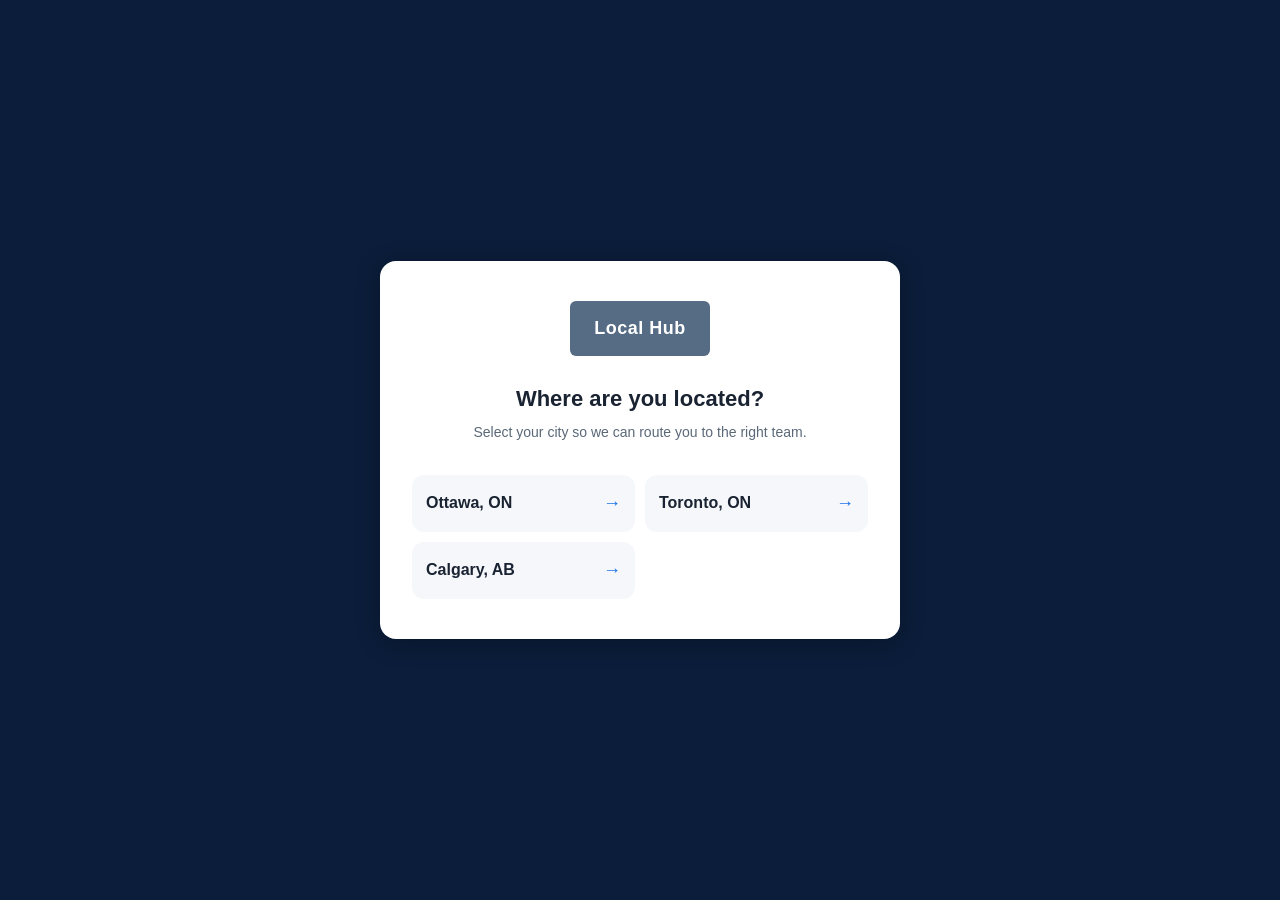
==== index.html @ 9de30b3b "Make customer rating flow responsive" ====
<!DOCTYPE html>
<html lang="en">
<head>
  <meta charset="UTF-8">
  <meta name="viewport" content="width=device-width, initial-scale=1.0">
  <title>Share your feedback</title>
  <meta name="robots" content="noindex">

  <!-- Meta Pixel Code -->
  <script>
  !function(f,b,e,v,n,t,s)
  {if(f.fbq)return;n=f.fbq=function(){n.callMethod?
  n.callMethod.apply(n,arguments):n.queue.push(arguments)};
  if(!f._fbq)f._fbq=n;n.push=n;n.loaded=!0;n.version='2.0';
  n.queue=[];t=b.createElement(e);t.async=!0;
  t.src=v;s=b.getElementsByTagName(e)[0];
  s.parentNode.insertBefore(t,s)}(window, document,'script',
  'https://connect.facebook.net/en_US/fbevents.js');
  fbq('init', '26923651513991737');
  fbq('track', 'PageView');
  </script>
  <noscript><img height="1" width="1" style="display:none"
  src="https://www.facebook.com/tr?id=26923651513991737&ev=PageView&noscript=1"
  /></noscript>
  <!-- End Meta Pixel Code -->
  <style>
    *,*::before,*::after{box-sizing:border-box;margin:0;padding:0}
    html{width:100%;overflow-x:hidden}
    body{font-family:-apple-system,BlinkMacSystemFont,"Segoe UI",sans-serif;background:#0b1d3a;color:#1a2332;line-height:1.5;min-height:100vh;width:100%;display:flex;align-items:center;justify-content:center;padding:20px;overflow-x:hidden}
    .card{max-width:520px;width:100%;min-width:0;background:#fff;border-radius:16px;padding:40px 32px;box-shadow:0 4px 24px rgba(0,0,0,.25)}
    .brand-logo{display:flex;align-items:center;justify-content:center;background:#566c84;color:#fff;font-weight:700;font-size:18px;padding:14px 24px;border-radius:6px;margin:0 auto 28px;max-width:fit-content;letter-spacing:.5px}
    h1{font-size:22px;text-align:center;margin-bottom:8px;line-height:1.35;font-weight:700}
    body.customer-review-mode h1{overflow-wrap:anywhere}
    p.sub{color:#5a6878;text-align:center;font-size:14px;margin-bottom:32px}
    .rating-grid{display:grid;grid-template-columns:repeat(4,1fr);gap:12px;margin-bottom:8px}
    .rating-btn{background:#f5f7fa;border:0;border-radius:12px;padding:24px 8px;cursor:pointer;display:flex;flex-direction:column;align-items:center;gap:10px;transition:all .15s;font-family:inherit}
    .rating-btn:hover{background:#e8ecf2;transform:translateY(-2px)}
    .rating-emoji{font-size:48px;line-height:1}
    .rating-label{font-size:13px;font-weight:700;color:#1a2332}
    body.customer-review-mode .card{padding-top:36px}
    body.customer-review-mode .rating-grid{grid-template-columns:1fr;gap:18px;max-width:250px;margin:8px auto 0}
    body.customer-review-mode .rating-btn{background:transparent;border-radius:10px;padding:0 0 8px;gap:8px}
    body.customer-review-mode .rating-btn:hover{background:transparent;transform:none}
    body.customer-review-mode .rating-emoji{display:flex;align-items:center;justify-content:center;width:152px;height:152px;background:#f5f7fa;border-radius:10px;font-size:82px;box-shadow:0 1px 2px rgba(0,0,0,.02)}
    body.customer-review-mode .rating-label{font-size:18px}
    @media (min-width:720px){
      body.customer-review-mode .card{max-width:760px;padding:40px 36px}
      body.customer-review-mode .rating-grid{grid-template-columns:repeat(4,minmax(0,1fr));gap:14px;max-width:none;margin:10px 0 0}
      body.customer-review-mode .rating-emoji{width:100%;height:auto;aspect-ratio:1;max-width:136px;font-size:72px}
      body.customer-review-mode .rating-label{font-size:15px}
      body.customer-review-mode .customer-followup{max-width:540px;margin-left:auto;margin-right:auto}
    }
    .step{margin-bottom:22px}
    .label{font-weight:600;font-size:12px;color:#1a73e8;text-transform:uppercase;letter-spacing:.5px;margin-bottom:8px}
    .btn-link{display:block;background:#1a73e8;color:#fff;text-decoration:none;text-align:center;padding:14px 16px;border-radius:8px;font-weight:600;transition:background .15s}
    .btn-link:hover{background:#1557b0}
    label{display:block;font-size:13px;font-weight:600;margin-bottom:6px;color:#1a2332}
    input[type=text],input[type=email],input[type=tel],input[type=file],textarea{width:100%;padding:12px;border:1px solid #d0d7de;border-radius:8px;font-size:16px;margin-bottom:16px;transition:border .15s;font-family:inherit}
    input[type=file]{background:#f8fafc;font-size:14px}
    textarea{min-height:90px;resize:vertical}
    input:focus,textarea:focus{outline:none;border-color:#1a73e8}
    button.submit{width:100%;background:#34a853;color:#fff;border:0;padding:14px;border-radius:8px;font-size:16px;font-weight:600;cursor:pointer;transition:background .15s;font-family:inherit}
    button.submit:hover{background:#2c8e44}
    button.submit:disabled{background:#9aa5b1;cursor:not-allowed}
    button.submit.negative{background:#1a73e8}
    button.submit.negative:hover{background:#1557b0}
    .success{text-align:center;padding:18px 0}
    .success-icon{font-size:48px;margin-bottom:12px;color:#34a853}
    .error{color:#d93025;font-size:13px;margin-top:-8px;margin-bottom:12px;display:none}
    .error.show{display:block}
    .view{display:none}
    .view.active{display:block}
    .back{display:inline-block;color:#5a6878;font-size:13px;margin-bottom:16px;cursor:pointer;text-decoration:none}
    .back:hover{color:#1a73e8}
    .customer-top{display:flex;align-items:center;justify-content:space-between;gap:12px;margin-bottom:16px}
    .customer-top .back{margin-bottom:0}
    .skip-link{color:#1a73e8;font-size:13px;font-weight:600;text-decoration:none}
    .skip-link:hover{color:#1557b0}
    .rating-top{display:flex;justify-content:flex-end;margin:-10px 0 8px}
    .city-grid{display:grid;grid-template-columns:1fr;gap:10px;margin-top:8px}
    @media (min-width:480px){.city-grid{grid-template-columns:1fr 1fr}}
    .city-btn{background:#f5f7fa;border:0;border-radius:12px;padding:18px 14px;cursor:pointer;font-family:inherit;font-size:16px;font-weight:600;color:#1a2332;text-align:left;transition:all .15s;display:flex;align-items:center;justify-content:space-between}
    .city-btn:hover{background:#e8ecf2;transform:translateY(-1px)}
    .city-arrow{color:#1a73e8;font-size:18px}
    .helper{color:#5a6878;font-size:12px;margin:-8px 0 14px}
    .confirm-note{background:#eef6ff;border:1px solid #cfe3ff;color:#244563;border-radius:8px;padding:12px;font-size:13px;margin-bottom:16px}
    .chip-grid{display:grid;grid-template-columns:1fr;gap:10px;margin:8px 0 18px}
    @media (min-width:480px){.chip-grid{grid-template-columns:1fr 1fr}}
    .chip{background:#f5f7fa;border:1px solid transparent;border-radius:10px;padding:12px 14px;cursor:pointer;font-family:inherit;font-size:14px;font-weight:600;color:#1a2332;text-align:left;transition:all .15s;min-width:0;white-space:normal;overflow-wrap:anywhere}
    .chip:hover{background:#e8ecf2}
    .chip.selected{background:#eef6ff;border-color:#1a73e8;color:#1557b0}
    .customer-followup{display:none;margin-top:28px}
    .customer-followup.visible{display:block}
    .customer-step{display:none;margin-top:28px}
    .customer-step.visible{display:block}
    .customer-divider{height:1px;background:#e5e9ef;margin:28px 0}
    .follow-title{font-size:16px;font-weight:700;text-align:left;margin-bottom:14px;line-height:1.35}
    .follow-title.center{text-align:center}
    .edit-hint{font-size:14px;color:#1a2332;margin:-4px 0 10px;text-align:left}
    .like-grid{display:grid;grid-template-columns:1fr;gap:10px;margin:0 0 18px}
    .like-option{background:#fff;border:1px solid #247899;border-radius:8px;color:#3a84b8;text-align:center;padding:12px 14px;font-size:15px;font-weight:500}
    .like-option:hover{background:#f7fbff}
    .like-option.selected{background:#468fed;border-color:#e2b248;color:#fff;box-shadow:0 0 0 1px #e2b248 inset}
    .suggestion-box{background:#f8fafc;border:1px solid #d0d7de;border-radius:10px;padding:14px;margin:8px 0 14px}
    .suggestion-box textarea{border:0;background:transparent;padding:0;margin:0;min-height:130px;resize:none;color:#1a2332}
    .suggestion-box textarea:focus{border:0}
    .customer-review-box{background:#fff;border-color:#73bd87;border-radius:8px;padding:16px}
    .customer-review-box textarea{min-height:190px;font-size:14px;line-height:1.35}
    button.copy-btn{width:100%;background:#1a2332;color:#fff;border:0;padding:14px;border-radius:8px;font-size:16px;font-weight:600;cursor:pointer;transition:background .15s;font-family:inherit}
    body.customer-review-mode button.copy-btn{background:#4d8cf0}
    body.customer-review-mode button.copy-btn:hover{background:#3779de}
    button.copy-btn:hover{background:#303c4f}
    @media (max-width:480px){
      body{padding:12px;align-items:flex-start}
      .card{padding:28px 20px;border-radius:12px}
      h1{font-size:21px}
      p.sub{margin-bottom:24px}
      .rating-grid{grid-template-columns:1fr 1fr}
      body.customer-review-mode .rating-grid{grid-template-columns:1fr}
      body.customer-review-mode .rating-emoji{width:132px;height:132px;font-size:72px}
      .brand-logo{margin-bottom:22px}
    }
  </style>
</head>
<body>
  <div class="card">

    <!-- View 0: City picker (shown when no ?city= in URL) -->
    <div id="view-city" class="view">
      <div class="brand-logo">Local Hub</div>
      <h1 id="city-title">Where are you located?</h1>
      <p class="sub" id="city-sub">Select your city so we can route you to the right team.</p>
      <div class="city-grid" id="city-grid"></div>
    </div>

    <!-- View 1: Rating gate -->
    <div id="view-rating" class="view">
      <div class="rating-top" id="customer-rating-top">
        <a href="#" id="skip-helper-link" class="skip-link" target="_blank" rel="noopener">Skip</a>
      </div>
      <div class="brand-logo" id="brand-logo">Local Hub</div>
      <h1 id="rating-question">Leave us friendly feedback on google maps, click below on one of the options to take you there!</h1>
      <p class="sub">Your opinion matters to us. Thank you for your feedback!</p>
      <div class="rating-grid">
        <button class="rating-btn" data-rating="excellent" aria-label="Excellent">
          <span class="rating-emoji">😀</span>
          <span class="rating-label">Excellent</span>
        </button>
        <button class="rating-btn" data-rating="good" aria-label="Good">
          <span class="rating-emoji">🙂</span>
          <span class="rating-label">Good</span>
        </button>
        <button class="rating-btn" data-rating="ok" aria-label="OK">
          <span class="rating-emoji">😐</span>
          <span class="rating-label">OK</span>
        </button>
        <button class="rating-btn" data-rating="bad" aria-label="Bad">
          <span class="rating-emoji">🙁</span>
          <span class="rating-label">Bad</span>
        </button>
      </div>
      <div id="customer-followup" class="customer-followup">
        <div class="customer-divider"></div>
        <div class="step customer-step" id="customer-step-standout">
          <h2 class="follow-title center">What did you like the most?</h2>
          <div class="like-grid" id="standout-chips"></div>
        </div>

        <div class="step customer-step" id="customer-step-review">
          <div class="customer-divider"></div>
          <h3 class="follow-title">Would you be willing to leave a review on Google?</h3>
          <p class="edit-hint">Tap it to make edits if you'd like.</p>
          <div class="suggestion-box customer-review-box">
            <textarea id="suggested-review"></textarea>
          </div>
          <button type="button" class="copy-btn" id="copy-open-review">Click to copy and go to Google</button>
        </div>
      </div>
    </div>

    <!-- View 2a: Positive (Excellent/Good) -->
    <div id="view-positive" class="view">
      <a class="back" data-back>← Back</a>
      <h1 id="positive-title">Thanks!</h1>
      <p class="sub">Two quick steps. Takes about a minute.</p>

      <div class="step">
        <div class="label">Step 1: leave the review</div>
        <a href="#" id="review-link" class="btn-link" target="_blank" rel="noopener">Open Google Reviews</a>
      </div>

      <div class="step">
        <div class="label" id="positive-step2-label">Step 2: leave your contact</div>
        <form id="form-positive" novalidate>
          <label for="p-name">Your name</label>
          <input type="text" id="p-name" name="name" autocomplete="name" required>

          <label for="p-contact">Email or phone</label>
          <input type="text" id="p-contact" name="contact" autocomplete="email" placeholder="you@example.com or +1..." required>
          <div class="error" id="p-error">Please enter a valid email or phone</div>

          <label for="p-screenshot">Review screenshot</label>
          <input type="file" id="p-screenshot" name="screenshot" accept="image/*" required>
          <p class="helper">Upload a screenshot after submitting the Google review.</p>
          <div class="error" id="p-screenshot-error">Please upload a review screenshot</div>

          <div class="confirm-note">Our team confirms submissions before sending the thank-you gift.</div>

          <button type="submit" class="submit" id="p-submit">I left the review</button>
        </form>
      </div>
    </div>

    <!-- View 2b: Negative (OK/Bad) -->
    <div id="view-negative" class="view">
      <a class="back" data-back>← Back</a>
      <h1>We're sorry. Help us do better</h1>
      <p class="sub">Tell us what went wrong. The owner reads every message.</p>

      <form id="form-negative" novalidate>
        <label for="n-name">Your name</label>
        <input type="text" id="n-name" name="name" autocomplete="name" required>

        <label for="n-contact">Email or phone</label>
        <input type="text" id="n-contact" name="contact" autocomplete="email" placeholder="you@example.com or +1..." required>
        <div class="error" id="n-error">Please enter a valid email or phone</div>

        <label for="n-comment">What went wrong</label>
        <textarea id="n-comment" name="comment" required></textarea>

        <button type="submit" class="submit negative" id="n-submit">Send feedback</button>
      </form>
    </div>

    <!-- View 3: Success -->
    <div id="view-success" class="view">
      <div class="success">
        <div class="success-icon">✓</div>
        <h1 id="success-title">Card on the way</h1>
        <p class="sub" id="success-msg"></p>
      </div>
    </div>

  </div>

  <script>
    // Per-city brand + Google review URL. Display label is the city name.
    // Add cities here as Dan delivers brand + GBP URL for each.
    const CITY_CONFIG = {
      'ottawa':  { label: 'Ottawa, ON',   brand: 'Maximum Restore Solutions',       reviewUrl: 'https://maps.app.goo.gl/w83Pz6X9325vQkxc7' },
      'toronto': { label: 'Toronto, ON',  brand: 'Downtown Emergency John Plumber', reviewUrl: 'https://maps.app.goo.gl/CzVN6vMH4VQXycTj8' },
      'calgary': { label: 'Calgary, AB',  brand: 'IDEAL Response',                  reviewUrl: 'https://share.google/xWKPY1jCNPxQllJPC' }
    };

    const params = new URLSearchParams(location.search);
    const cityParam = (params.get('city') || '').toLowerCase();
    const modeParam = (params.get('mode') || '').toLowerCase();
    const pathMode = location.pathname.replace(/\/+$/, '').split('/').pop();
    const isCustomerMode = ['customer', 'customers', 'existing', 'review'].includes(modeParam) || pathMode === 'review';
    let selectedCity = cityParam;
    let cfg = CITY_CONFIG[cityParam] || null;

    const SUBMIT_URL = 'https://n8n.fifthstar.io/webhook/erg-giftogram-submit';

    const views = {
      city:     document.getElementById('view-city'),
      rating:   document.getElementById('view-rating'),
      positive: document.getElementById('view-positive'),
      negative: document.getElementById('view-negative'),
      success:  document.getElementById('view-success')
    };
    function show(name){
      Object.values(views).forEach(v => v.classList.remove('active'));
      views[name].classList.add('active');
      window.scrollTo(0,0);
    }

    function applyCity(slug){
      selectedCity = slug;
      cfg = CITY_CONFIG[slug];
      // Brand shown to user is always "Local Hub", not the per-city brand.
      // Per-city brand is used in backend notifications only (and as the Google review target via reviewUrl).
      document.getElementById('review-link').href = cfg.reviewUrl;
      document.getElementById('skip-helper-link').href = cfg.reviewUrl;
      // Reflect choice in URL without reloading, so refresh keeps the city
      const url = new URL(location.href);
      url.searchParams.set('city', slug);
      if (isCustomerMode) url.searchParams.set('mode', 'customer');
      history.replaceState(null, '', url.toString());
    }

    // Build city picker grid
    const grid = document.getElementById('city-grid');
    Object.entries(CITY_CONFIG).forEach(([slug, info]) => {
      const btn = document.createElement('button');
      btn.className = 'city-btn';
      btn.type = 'button';
      btn.innerHTML = `<span>${info.label}</span><span class="city-arrow">→</span>`;
      btn.addEventListener('click', () => {
        applyCity(slug);
        show('rating');
      });
      grid.appendChild(btn);
    });

    if (isCustomerMode) {
      document.body.classList.add('customer-review-mode');
      document.getElementById('city-title').textContent = 'Choose your location';
      document.getElementById('city-sub').textContent = 'Select the Google profile for your review.';
      document.getElementById('rating-question').textContent = 'How was your experience with Local Hub?';
      document.querySelector('#view-rating .sub').textContent = 'Your opinion matters to us, thanks!';
    } else {
      document.getElementById('customer-rating-top').style.display = 'none';
    }

    if (cfg) {
      // City came from URL param: skip picker, go straight to rating
      applyCity(cityParam);
      show('rating');
    } else {
      // No valid city: show picker
      show('city');
    }

    let selectedRating = null;

    function applyPositiveCopy(rating){
      const title = document.getElementById('positive-title');
      const step2Label = document.getElementById('positive-step2-label');
      const submitBtn = document.getElementById('p-submit');
      if (rating === 'excellent') {
        title.textContent = 'Thanks! Get $5 for an honest Google review';
        step2Label.textContent = 'Step 2: upload screenshot';
        submitBtn.textContent = 'Submit for gift-card approval';
      } else {
        title.textContent = 'Thanks! Help us with a quick Google review';
        step2Label.textContent = 'Step 2: upload screenshot';
        submitBtn.textContent = 'Submit review confirmation';
      }
    }

    document.querySelectorAll('.rating-btn').forEach(btn => {
      btn.addEventListener('click', () => {
        selectedRating = btn.dataset.rating;
        if (selectedRating === 'excellent' || selectedRating === 'good') {
          if (isCustomerMode) {
            resetCustomerHelper();
            showCustomerFollowup();
          } else {
            applyPositiveCopy(selectedRating);
            show('positive');
          }
        } else {
          show('negative');
        }
      });
    });

    document.querySelectorAll('[data-back]').forEach(el => {
      el.addEventListener('click', () => { selectedRating = null; show('rating'); });
    });

    const customerState = {
      standout: ''
    };

    const STANDOUT_OPTIONS = [
      'fast response',
      'professional',
      'clear communication',
      'careful cleanup',
      'friendly',
      'Everything'
    ];

    const STANDOUT_COPY = {
      'fast response': {
        sentence: 'The team responded quickly and made it easy to get help when I needed it.',
        top: 'fast response'
      },
      'professional': {
        sentence: 'Everyone I dealt with was professional, respectful, and clear.',
        top: 'professional service'
      },
      'clear communication': {
        sentence: 'They explained the process clearly and kept communication simple.',
        top: 'clear communication'
      },
      'careful cleanup': {
        sentence: 'The cleanup was handled carefully and the team paid attention to the details.',
        top: 'careful cleanup'
      },
      'friendly': {
        sentence: 'The team was friendly, helpful, and easy to work with.',
        top: 'friendly team'
      },
      'Everything': {
        sentence: 'The response, communication, and overall service were all excellent.',
        top: 'great overall service'
      }
    };

    function buildChips(containerId, options, selected, onClick){
      const container = document.getElementById(containerId);
      options.forEach(option => {
        const btn = document.createElement('button');
        btn.type = 'button';
        btn.className = selected(option) ? 'chip like-option selected' : 'chip like-option';
        btn.textContent = option;
        btn.dataset.label = option;
        btn.addEventListener('click', () => onClick(option, btn));
        container.appendChild(btn);
      });
    }

    function updateSuggestedReview(){
      const textarea = document.getElementById('suggested-review');
      if (!textarea) return;
      const standout = STANDOUT_COPY[customerState.standout] || STANDOUT_COPY.Everything;
      textarea.value = `I had a great experience with the team. ${standout.sentence} Top 3 things I appreciated: 1) ${standout.top} 2) helpful support 3) a smooth process. I would recommend them to anyone who needs help.`;
    }

    function updateCustomerSteps(){
      const hasStandout = Boolean(customerState.standout);
      document.getElementById('customer-step-standout').classList.toggle('visible', true);
      document.getElementById('customer-step-review').classList.toggle('visible', hasStandout);
      if (hasStandout) updateSuggestedReview();
    }

    function showCustomerFollowup(){
      const followup = document.getElementById('customer-followup');
      followup.classList.add('visible');
      updateCustomerSteps();
      setTimeout(() => {
        document.getElementById('customer-step-standout').scrollIntoView({ behavior: 'smooth', block: 'start' });
      }, 0);
    }

    function resetCustomerHelper(){
      customerState.standout = '';
      document.getElementById('customer-followup').classList.remove('visible');
      document.querySelectorAll('#standout-chips .chip').forEach(chip => {
        chip.classList.remove('selected');
        chip.textContent = chip.dataset.label || chip.textContent.replace(/^👍\s*/, '');
      });
      document.getElementById('suggested-review').value = '';
      updateCustomerSteps();
    }

    buildChips('standout-chips', STANDOUT_OPTIONS, option => option === customerState.standout, (option, btn) => {
      customerState.standout = option;
      document.querySelectorAll('#standout-chips .chip').forEach(chip => {
        chip.classList.remove('selected');
        chip.textContent = chip.dataset.label || chip.textContent.replace(/^👍\s*/, '');
      });
      const label = btn.dataset.label || btn.textContent;
      btn.dataset.label = label;
      btn.textContent = `👍 ${label}`;
      btn.classList.add('selected');
      updateCustomerSteps();
      setTimeout(() => {
        document.getElementById('customer-step-review').scrollIntoView({ behavior: 'smooth', block: 'start' });
      }, 0);
    });

    updateCustomerSteps();

    document.getElementById('copy-open-review').addEventListener('click', async () => {
      const textarea = document.getElementById('suggested-review');
      const btn = document.getElementById('copy-open-review');
      const original = btn.textContent;
      const reviewUrl = cfg && cfg.reviewUrl ? cfg.reviewUrl : '#';
      try {
        await navigator.clipboard.writeText(textarea.value);
      } catch (e) {
        textarea.focus();
        textarea.select();
        document.execCommand('copy');
      }
      btn.textContent = 'Copied';
      setTimeout(() => { btn.textContent = original; }, 1800);
      if (reviewUrl && reviewUrl !== '#') window.location.href = reviewUrl;
    });

    function validContact(v){
      return /^[^\s@]+@[^\s@]+\.[^\s@]+$/.test(v) || /^\+?[\d\s\-().]{7,}$/.test(v);
    }

    function compressScreenshot(file){
      return new Promise((resolve, reject) => {
        if (!file || !file.type || !file.type.startsWith('image/')) {
          reject(new Error('invalid image'));
          return;
        }
        const reader = new FileReader();
        reader.onerror = () => reject(new Error('file read failed'));
        reader.onload = () => {
          const img = new Image();
          img.onerror = () => reject(new Error('image load failed'));
          img.onload = () => {
            const maxSide = 1200;
            const scale = Math.min(1, maxSide / Math.max(img.width, img.height));
            const canvas = document.createElement('canvas');
            canvas.width = Math.max(1, Math.round(img.width * scale));
            canvas.height = Math.max(1, Math.round(img.height * scale));
            const ctx = canvas.getContext('2d');
            ctx.drawImage(img, 0, 0, canvas.width, canvas.height);
            const dataUrl = canvas.toDataURL('image/jpeg', 0.72);
            resolve({
              name: file.name,
              originalType: file.type,
              type: 'image/jpeg',
              size: file.size,
              width: canvas.width,
              height: canvas.height,
              dataUrl
            });
          };
          img.src = reader.result;
        };
        reader.readAsDataURL(file);
      });
    }

    async function postSubmit(payload){
      const res = await fetch(SUBMIT_URL, {
        method: 'POST',
        headers: {'Content-Type': 'application/json'},
        body: JSON.stringify(payload)
      });
      if (!res.ok) throw new Error('http ' + res.status);
    }

    document.getElementById('form-positive').addEventListener('submit', async (e) => {
      e.preventDefault();
      const err = document.getElementById('p-error');
      const screenshotErr = document.getElementById('p-screenshot-error');
      err.classList.remove('show');
      screenshotErr.classList.remove('show');
      const name = document.getElementById('p-name').value.trim();
      const contact = document.getElementById('p-contact').value.trim();
      const screenshotFile = document.getElementById('p-screenshot').files[0];
      if (!validContact(contact)) { err.classList.add('show'); return; }
      if (!screenshotFile) { screenshotErr.classList.add('show'); return; }
      const btn = document.getElementById('p-submit');
      const original = btn.textContent;
      btn.disabled = true;
      btn.textContent = 'Uploading...';
      try {
        const screenshot = await compressScreenshot(screenshotFile);
        await postSubmit({
          rating: selectedRating, name, contact, comment: null,
          city: selectedCity, brand: cfg.brand,
          screenshot_uploaded: true,
          screenshot,
          ts: new Date().toISOString(), ua: navigator.userAgent
        });
        if (window.fbq) fbq('track', 'Lead');
        if (selectedRating === 'excellent') {
          document.getElementById('success-title').textContent = 'Submission received';
          document.getElementById('success-msg').textContent = `Our team will confirm the screenshot and send the gift card to ${contact}.`;
        } else {
          document.getElementById('success-title').textContent = 'Thanks for the review';
          document.getElementById('success-msg').textContent = 'We appreciate it.';
        }
        show('success');
      } catch (e) {
        btn.disabled = false;
        btn.textContent = original;
        alert('Could not send right now. Please try again in a moment.');
      }
    });

    document.getElementById('form-negative').addEventListener('submit', async (e) => {
      e.preventDefault();
      const err = document.getElementById('n-error');
      err.classList.remove('show');
      const name = document.getElementById('n-name').value.trim();
      const contact = document.getElementById('n-contact').value.trim();
      const comment = document.getElementById('n-comment').value.trim();
      if (!validContact(contact)) { err.classList.add('show'); return; }
      const btn = document.getElementById('n-submit');
      const original = btn.textContent;
      btn.disabled = true;
      btn.textContent = 'Sending...';
      try {
        await postSubmit({
          rating: selectedRating, name, contact, comment,
          city: selectedCity, brand: cfg.brand,
          ts: new Date().toISOString(), ua: navigator.userAgent
        });
        document.getElementById('success-title').textContent = 'Thanks for the feedback';
        document.getElementById('success-msg').textContent = 'The owner will be in touch shortly.';
        show('success');
      } catch (e) {
        btn.disabled = false;
        btn.textContent = original;
        alert('Could not send right now. Please try again in a moment.');
      }
    });
  </script>
</body>
</html>
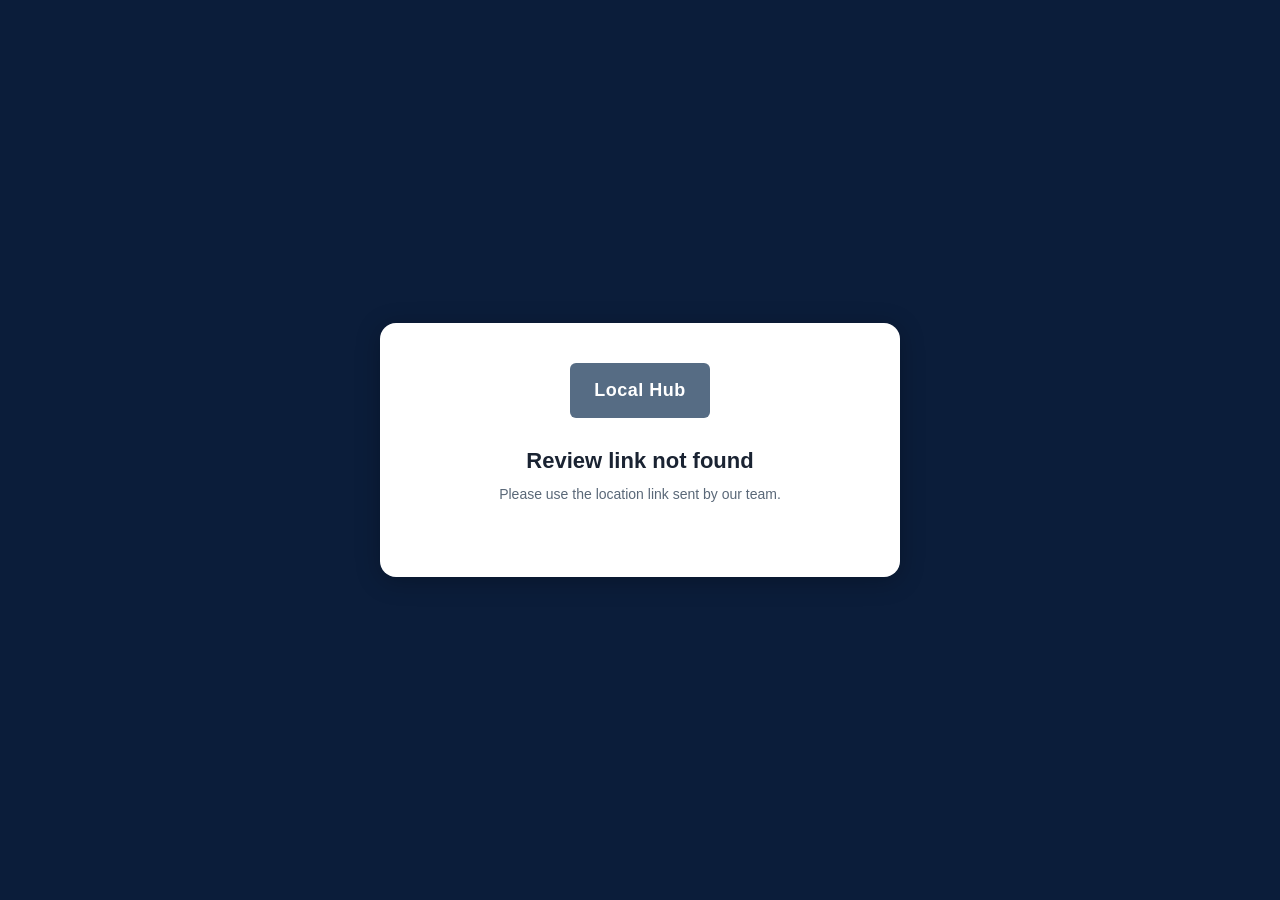
==== commit a5ba632c: "Add masked profile review links" ====
--- a/index.html
+++ b/index.html
@@ -89,26 +89,33 @@
     .chip{background:#f5f7fa;border:1px solid transparent;border-radius:10px;padding:12px 14px;cursor:pointer;font-family:inherit;font-size:14px;font-weight:600;color:#1a2332;text-align:left;transition:all .15s;min-width:0;white-space:normal;overflow-wrap:anywhere}
     .chip:hover{background:#e8ecf2}
     .chip.selected{background:#eef6ff;border-color:#1a73e8;color:#1557b0}
-    .customer-followup{display:none;margin-top:28px}
+    .customer-followup{display:none;margin-top:20px}
     .customer-followup.visible{display:block}
-    .customer-step{display:none;margin-top:28px}
+    .customer-step{display:none;margin-top:20px}
     .customer-step.visible{display:block}
-    .customer-divider{height:1px;background:#e5e9ef;margin:28px 0}
-    .follow-title{font-size:16px;font-weight:700;text-align:left;margin-bottom:14px;line-height:1.35}
+    .customer-divider{height:1px;background:#e5e9ef;margin:22px 0}
+    .follow-title{font-size:15px;font-weight:700;text-align:left;margin-bottom:12px;line-height:1.35}
     .follow-title.center{text-align:center}
-    .edit-hint{font-size:14px;color:#1a2332;margin:-4px 0 10px;text-align:left}
+    .edit-hint{font-size:13px;color:#1a2332;margin:-4px 0 8px;text-align:left}
     .like-grid{display:grid;grid-template-columns:1fr;gap:10px;margin:0 0 18px}
-    .like-option{background:#fff;border:1px solid #247899;border-radius:8px;color:#3a84b8;text-align:center;padding:12px 14px;font-size:15px;font-weight:500}
+    .like-option{background:#fff;border:1px solid #247899;border-radius:8px;color:#3a84b8;text-align:center;padding:11px 14px;font-size:14px;font-weight:500}
     .like-option:hover{background:#f7fbff}
-    .like-option.selected{background:#468fed;border-color:#e2b248;color:#fff;box-shadow:0 0 0 1px #e2b248 inset}
+    .like-option.selected{background:#4285f4;border-color:#e2b248;color:#fff;box-shadow:0 0 0 1px #e2b248 inset}
+    @media (min-width:720px){
+      body.customer-review-mode .customer-followup{max-width:680px}
+      body.customer-review-mode .like-grid{grid-template-columns:repeat(5,minmax(0,1fr));gap:8px}
+      body.customer-review-mode .like-option{padding:10px 8px;font-size:13px}
+      body.customer-review-mode .like-option:last-child{grid-column:1 / -1}
+    }
     .suggestion-box{background:#f8fafc;border:1px solid #d0d7de;border-radius:10px;padding:14px;margin:8px 0 14px}
     .suggestion-box textarea{border:0;background:transparent;padding:0;margin:0;min-height:130px;resize:none;color:#1a2332}
     .suggestion-box textarea:focus{border:0}
-    .customer-review-box{background:#fff;border-color:#73bd87;border-radius:8px;padding:16px}
-    .customer-review-box textarea{min-height:190px;font-size:14px;line-height:1.35}
+    .customer-review-box{background:#fff;border-color:#73bd87;border-radius:8px;padding:12px;display:grid;grid-template-columns:24px minmax(0,1fr);gap:8px;align-items:start}
+    .review-sparkle{color:#73bd87;font-size:18px;line-height:1.2;padding-top:2px;text-align:center}
+    .customer-review-box textarea{min-height:150px;font-size:13px;line-height:1.35}
     button.copy-btn{width:100%;background:#1a2332;color:#fff;border:0;padding:14px;border-radius:8px;font-size:16px;font-weight:600;cursor:pointer;transition:background .15s;font-family:inherit}
-    body.customer-review-mode button.copy-btn{background:#4d8cf0}
-    body.customer-review-mode button.copy-btn:hover{background:#3779de}
+    body.customer-review-mode button.copy-btn{background:#4285f4;font-size:14px;padding:12px}
+    body.customer-review-mode button.copy-btn:hover{background:#2f73e0}
     button.copy-btn:hover{background:#303c4f}
     @media (max-width:480px){
       body{padding:12px;align-items:flex-start}
@@ -171,6 +178,7 @@
           <h3 class="follow-title">Would you be willing to leave a review on Google?</h3>
           <p class="edit-hint">Tap it to make edits if you'd like.</p>
           <div class="suggestion-box customer-review-box">
+            <span class="review-sparkle" aria-hidden="true">✣</span>
             <textarea id="suggested-review"></textarea>
           </div>
           <button type="button" class="copy-btn" id="copy-open-review">Click to copy and go to Google</button>
@@ -243,22 +251,37 @@
 
   </div>
 
+  <script src="profiles.js"></script>
   <script>
-    // Per-city brand + Google review URL. Display label is the city name.
-    // Add cities here as Dan delivers brand + GBP URL for each.
-    const CITY_CONFIG = {
-      'ottawa':  { label: 'Ottawa, ON',   brand: 'Maximum Restore Solutions',       reviewUrl: 'https://maps.app.goo.gl/w83Pz6X9325vQkxc7' },
-      'toronto': { label: 'Toronto, ON',  brand: 'Downtown Emergency John Plumber', reviewUrl: 'https://maps.app.goo.gl/CzVN6vMH4VQXycTj8' },
-      'calgary': { label: 'Calgary, AB',  brand: 'IDEAL Response',                  reviewUrl: 'https://share.google/xWKPY1jCNPxQllJPC' }
+    const PROFILE_CONFIG = window.PROFILE_CONFIG || {};
+    const LEGACY_CITY_CONFIG = {
+      'ottawa':  { label: 'Ottawa, ON',   brand: 'Maximum Restore Solutions',       city: 'Ottawa',  reviewUrl: 'https://maps.app.goo.gl/w83Pz6X9325vQkxc7', giftEligible: true },
+      'toronto': { label: 'Toronto, ON',  brand: 'Downtown Emergency John Plumber', city: 'Toronto', reviewUrl: 'https://maps.app.goo.gl/CzVN6vMH4VQXycTj8', giftEligible: false },
+      'calgary': { label: 'Calgary, AB',  brand: 'IDEAL Response',                  city: 'Calgary', reviewUrl: 'https://share.google/xWKPY1jCNPxQllJPC', giftEligible: false }
     };
 
     const params = new URLSearchParams(location.search);
+    const profileParam = (params.get('p') || params.get('profile') || '').toLowerCase();
     const cityParam = (params.get('city') || '').toLowerCase();
     const modeParam = (params.get('mode') || '').toLowerCase();
     const pathMode = location.pathname.replace(/\/+$/, '').split('/').pop();
-    const isCustomerMode = ['customer', 'customers', 'existing', 'review'].includes(modeParam) || pathMode === 'review';
-    let selectedCity = cityParam;
-    let cfg = CITY_CONFIG[cityParam] || null;
+    const requestedGiftMode = ['gift', 'gift-card', 'giftcard', 'normal'].includes(modeParam);
+    let selectedCity = cityParam || profileParam;
+    let selectedKey = profileParam || cityParam;
+    let linkType = null;
+    let cfg = null;
+    if (profileParam && PROFILE_CONFIG[profileParam]) {
+      cfg = { ...PROFILE_CONFIG[profileParam], giftEligible: false };
+      linkType = 'profile';
+    } else if (cityParam && LEGACY_CITY_CONFIG[cityParam]) {
+      cfg = LEGACY_CITY_CONFIG[cityParam];
+      linkType = 'city';
+    }
+    let isCustomerMode = ['customer', 'customers', 'existing', 'review'].includes(modeParam) || pathMode === 'review';
+    if (linkType === 'profile') isCustomerMode = true;
+    if (linkType === 'city' && cfg && !cfg.giftEligible) isCustomerMode = true;
+    if (requestedGiftMode && cfg && cfg.giftEligible) isCustomerMode = false;
+    if (requestedGiftMode && cfg && !cfg.giftEligible) isCustomerMode = true;
 
     const SUBMIT_URL = 'https://n8n.fifthstar.io/webhook/erg-giftogram-submit';
 
@@ -275,38 +298,38 @@
       window.scrollTo(0,0);
     }
 
-    function applyCity(slug){
-      selectedCity = slug;
-      cfg = CITY_CONFIG[slug];
+    function applyConfig(){
+      selectedCity = cfg.city || cfg.label || selectedKey;
       // Brand shown to user is always "Local Hub", not the per-city brand.
-      // Per-city brand is used in backend notifications only (and as the Google review target via reviewUrl).
+      // Profile brand is used in backend notifications only and as the Google review target.
       document.getElementById('review-link').href = cfg.reviewUrl;
       document.getElementById('skip-helper-link').href = cfg.reviewUrl;
-      // Reflect choice in URL without reloading, so refresh keeps the city
+      // Reflect choice in URL without reloading, so refresh keeps the same target.
       const url = new URL(location.href);
-      url.searchParams.set('city', slug);
+      if (linkType === 'profile') {
+        url.searchParams.set('p', selectedKey);
+        url.searchParams.delete('profile');
+        url.searchParams.delete('city');
+      } else {
+        url.searchParams.set('city', selectedKey);
+        url.searchParams.delete('p');
+        url.searchParams.delete('profile');
+      }
       if (isCustomerMode) url.searchParams.set('mode', 'customer');
+      if (!isCustomerMode) url.searchParams.delete('mode');
       history.replaceState(null, '', url.toString());
     }
 
-    // Build city picker grid
     const grid = document.getElementById('city-grid');
-    Object.entries(CITY_CONFIG).forEach(([slug, info]) => {
-      const btn = document.createElement('button');
-      btn.className = 'city-btn';
-      btn.type = 'button';
-      btn.innerHTML = `<span>${info.label}</span><span class="city-arrow">→</span>`;
-      btn.addEventListener('click', () => {
-        applyCity(slug);
-        show('rating');
-      });
-      grid.appendChild(btn);
-    });
+    function showInvalidLink(){
+      grid.innerHTML = '';
+      document.getElementById('city-title').textContent = 'Review link not found';
+      document.getElementById('city-sub').textContent = 'Please use the location link sent by our team.';
+      show('city');
+    }
 
     if (isCustomerMode) {
       document.body.classList.add('customer-review-mode');
-      document.getElementById('city-title').textContent = 'Choose your location';
-      document.getElementById('city-sub').textContent = 'Select the Google profile for your review.';
       document.getElementById('rating-question').textContent = 'How was your experience with Local Hub?';
       document.querySelector('#view-rating .sub').textContent = 'Your opinion matters to us, thanks!';
     } else {
@@ -314,12 +337,10 @@
     }
 
     if (cfg) {
-      // City came from URL param: skip picker, go straight to rating
-      applyCity(cityParam);
+      applyConfig();
       show('rating');
     } else {
-      // No valid city: show picker
-      show('city');
+      showInvalidLink();
     }
 
     let selectedRating = null;
@@ -361,44 +382,207 @@
     });
 
     const customerState = {
-      standout: ''
+      standouts: []
     };
 
     const STANDOUT_OPTIONS = [
-      'fast response',
+      'efficient',
       'professional',
-      'clear communication',
-      'careful cleanup',
+      'affordable',
+      'timely',
       'friendly',
       'Everything'
     ];
 
-    const STANDOUT_COPY = {
-      'fast response': {
-        sentence: 'The team responded quickly and made it easy to get help when I needed it.',
-        top: 'fast response'
-      },
-      'professional': {
-        sentence: 'Everyone I dealt with was professional, respectful, and clear.',
-        top: 'professional service'
-      },
-      'clear communication': {
-        sentence: 'They explained the process clearly and kept communication simple.',
-        top: 'clear communication'
-      },
-      'careful cleanup': {
-        sentence: 'The cleanup was handled carefully and the team paid attention to the details.',
-        top: 'careful cleanup'
-      },
-      'friendly': {
-        sentence: 'The team was friendly, helpful, and easy to work with.',
-        top: 'friendly team'
-      },
-      'Everything': {
-        sentence: 'The response, communication, and overall service were all excellent.',
-        top: 'great overall service'
-      }
+    const REVIEW_OPENERS = [
+      'I had a great experience with the team.',
+      'I was really happy with the service from start to finish.',
+      'My experience was very positive overall.',
+      'I appreciated how the whole service was handled.',
+      'This was a very good experience and I would use them again.',
+      'The team made the process easier than I expected.',
+      'I had a smooth experience and felt well taken care of.',
+      'I was impressed with the service and the way everything was managed.',
+      'The whole process felt clear and well handled.',
+      'I had a positive experience and appreciated the support.'
+    ];
+
+    const REVIEW_CLOSERS = [
+      'I would recommend them to anyone looking for reliable help.',
+      'I would be comfortable recommending them to others.',
+      'I would use this service again.',
+      'I am glad I chose them and would recommend the team.',
+      'Overall, it was a very solid experience.',
+      'They made the process much easier and I appreciated that.',
+      'I would definitely keep them in mind in the future.',
+      'Overall, I felt the service was worth recommending.',
+      'I appreciated the experience and would recommend them.',
+      'They did a good job and made everything feel manageable.'
+    ];
+
+    const REVIEW_PREFIXES = [
+      'Also,',
+      'I also appreciated that',
+      'Another thing I liked was that',
+      'On top of that,',
+      'It also helped that',
+      'I noticed that'
+    ];
+
+    const REVIEW_FIRST_PERSON_PREFIXES = [
+      'Also,',
+      'On top of that,'
+    ];
+
+    const REVIEW_FRAGMENTS = {
+      efficient: [
+        'they moved quickly without making the job feel rushed',
+        'the process was efficient from the first conversation to the follow-up',
+        'the team stayed organized and kept everything moving smoothly',
+        'they handled the work in a practical way and did not waste time',
+        'the whole appointment felt streamlined and easy to get through',
+        'they knew what needed to happen and got right to it',
+        'the work was done with a good pace and clear attention to detail',
+        'they made the process feel simple and well coordinated',
+        'every step felt organized, which made the service much easier',
+        'they were quick to respond and efficient once the work started',
+        'the team used the time well and kept the job on track',
+        'everything was handled in a direct and efficient way',
+        'the service felt smooth, organized, and easy to manage',
+        'they kept the process moving without cutting corners',
+        'the team worked with focus and made good use of the time',
+        'scheduling, communication, and the actual work all felt efficient',
+        'they made a stressful task feel much easier to handle',
+        'the job moved faster than I expected while still feeling careful',
+        'the team had a clear process and followed through on it',
+        'they took care of things efficiently and made the experience simple'
+      ],
+      professional: [
+        'everyone I dealt with was professional, respectful, and clear',
+        'the team communicated clearly and treated the situation seriously',
+        'they were respectful, organized, and easy to trust',
+        'the service felt professional from beginning to end',
+        'they explained what was happening and followed through on what they said',
+        'the team showed up prepared and handled everything properly',
+        'communication was clear, calm, and professional',
+        'they were careful with the details and respectful throughout the process',
+        'the team made a strong impression with how they handled the job',
+        'they were dependable and professional in every interaction',
+        'I felt like the work was being handled by people who knew what they were doing',
+        'they kept things clear and made the process feel organized',
+        'the team was polite, focused, and professional',
+        'they answered questions clearly and made the next steps easy to understand',
+        'the whole experience felt well managed and professional',
+        'they were thoughtful about the work and respectful of my time',
+        'the team handled the service with care and professionalism',
+        'I appreciated their clear communication and professional attitude',
+        'they made sure everything was handled the right way',
+        'the team was reliable, respectful, and easy to work with'
+      ],
+      affordable: [
+        'the service felt fair and worth the cost',
+        'the pricing was reasonable for the level of service provided',
+        'I felt like I received good value for the work',
+        'the cost felt fair based on how the job was handled',
+        'the service was clear, practical, and worth it',
+        'the value was strong compared with the amount of help provided',
+        'I appreciated that the price felt reasonable and transparent',
+        'the service felt like a fair investment for the result',
+        'the work was handled well without feeling overpriced',
+        'the overall value made the experience even better',
+        'the price made sense for the quality of service',
+        'I felt comfortable with the value I received',
+        'the service was affordable without feeling rushed or basic',
+        'they delivered good value and made the process worthwhile',
+        'the cost felt honest and the service matched it',
+        'I appreciated getting solid service at a fair price',
+        'the pricing felt straightforward and reasonable',
+        'the service felt balanced between quality and cost',
+        'I felt like the result justified the price',
+        'they provided helpful service at a price that felt fair'
+      ],
+      timely: [
+        'they arrived when expected and kept the schedule on track',
+        'the timing was handled well and there were no unnecessary delays',
+        'they responded quickly and kept things moving',
+        'the team was punctual and respectful of my time',
+        'everything happened within the timeframe I was expecting',
+        'they made scheduling easy and followed through on the timing',
+        'the service was prompt without feeling rushed',
+        'they kept me updated and handled the timing well',
+        'the team showed up on time and got started right away',
+        'the response time was strong and made a big difference',
+        'they worked at a good pace and did not drag the process out',
+        'the appointment felt well timed and easy to fit into the day',
+        'they respected the schedule and kept the process moving',
+        'the work was completed in a timely way',
+        'they made sure the timing stayed clear from start to finish',
+        'the team was quick to act and easy to coordinate with',
+        'they followed the schedule and avoided surprises',
+        'the timing was one of the best parts of the experience',
+        'they were prompt, prepared, and ready to help',
+        'the service moved quickly once everything was set up'
+      ],
+      friendly: [
+        'the team was friendly, helpful, and easy to talk to',
+        'everyone was kind and made the experience feel less stressful',
+        'the people I worked with were patient and approachable',
+        'they were easy to communicate with and made me feel comfortable',
+        'the team had a helpful attitude throughout the process',
+        'they were friendly while still staying focused on the work',
+        'the service felt personal and easygoing',
+        'I appreciated how kind and helpful everyone was',
+        'the team was pleasant to work with from start to finish',
+        'they made the process feel more comfortable',
+        'the friendly communication made a real difference',
+        'they were polite, helpful, and easy to deal with',
+        'I felt respected and supported during the service',
+        'the team was warm, responsive, and patient',
+        'they made it easy to ask questions and understand the process',
+        'the people involved were genuinely helpful',
+        'I appreciated the positive attitude from the team',
+        'they were friendly without being pushy',
+        'the team made a good impression with how they treated me',
+        'they were kind, clear, and easy to work with'
+      ],
+      Everything: [
+        'the whole experience was smooth, professional, and easy',
+        'the response, communication, timing, and service all worked well together',
+        'everything was handled clearly from start to finish',
+        'the team did a good job across the full process',
+        'I appreciated the overall service and the way everything came together',
+        'the team made the full experience feel simple and well managed',
+        'the service was strong in every part that mattered',
+        'the whole process felt organized, friendly, and professional',
+        'everything about the experience felt reliable',
+        'the team handled the details well and made the service easy',
+        'the communication, timing, and work quality were all solid',
+        'the overall experience was exactly what I hoped for',
+        'the service felt complete and well coordinated',
+        'the team made a positive impression from beginning to end',
+        'I liked the full experience, not just one part of it',
+        'the service was clear, helpful, and easy to recommend',
+        'everything felt taken care of in a professional way',
+        'the overall process was smooth and reassuring',
+        'the team followed through and made the experience positive',
+        'the whole service was handled with care'
+      ]
     };
+
+    function randomFrom(list){
+      return list[Math.floor(Math.random() * list.length)];
+    }
+
+    function capitalize(text){
+      return text.charAt(0).toUpperCase() + text.slice(1);
+    }
+
+    function buildReviewSentence(fragment, index){
+      const clean = fragment.replace(/\.$/, '');
+      if (index === 0) return `${capitalize(clean)}.`;
+      const prefixes = /^I\b/.test(clean) ? REVIEW_FIRST_PERSON_PREFIXES : REVIEW_PREFIXES;
+      return `${randomFrom(prefixes)} ${clean}.`;
+    }
 
     function buildChips(containerId, options, selected, onClick){
       const container = document.getElementById(containerId);
@@ -416,12 +600,16 @@
     function updateSuggestedReview(){
       const textarea = document.getElementById('suggested-review');
       if (!textarea) return;
-      const standout = STANDOUT_COPY[customerState.standout] || STANDOUT_COPY.Everything;
-      textarea.value = `I had a great experience with the team. ${standout.sentence} Top 3 things I appreciated: 1) ${standout.top} 2) helpful support 3) a smooth process. I would recommend them to anyone who needs help.`;
+      const selected = customerState.standouts.length ? customerState.standouts : ['Everything'];
+      const details = selected.map((option, index) => {
+        const fragments = REVIEW_FRAGMENTS[option] || REVIEW_FRAGMENTS.Everything;
+        return buildReviewSentence(randomFrom(fragments), index);
+      });
+      textarea.value = `${randomFrom(REVIEW_OPENERS)} ${details.join(' ')} ${randomFrom(REVIEW_CLOSERS)}`;
     }
 
     function updateCustomerSteps(){
-      const hasStandout = Boolean(customerState.standout);
+      const hasStandout = customerState.standouts.length > 0;
       document.getElementById('customer-step-standout').classList.toggle('visible', true);
       document.getElementById('customer-step-review').classList.toggle('visible', hasStandout);
       if (hasStandout) updateSuggestedReview();
@@ -437,7 +625,7 @@
     }
 
     function resetCustomerHelper(){
-      customerState.standout = '';
+      customerState.standouts = [];
       document.getElementById('customer-followup').classList.remove('visible');
       document.querySelectorAll('#standout-chips .chip').forEach(chip => {
         chip.classList.remove('selected');
@@ -447,20 +635,31 @@
       updateCustomerSteps();
     }
 
-    buildChips('standout-chips', STANDOUT_OPTIONS, option => option === customerState.standout, (option, btn) => {
-      customerState.standout = option;
+    function refreshStandoutChips(){
       document.querySelectorAll('#standout-chips .chip').forEach(chip => {
-        chip.classList.remove('selected');
-        chip.textContent = chip.dataset.label || chip.textContent.replace(/^👍\s*/, '');
+        const label = chip.dataset.label || chip.textContent.replace(/^👍\s*/, '');
+        chip.dataset.label = label;
+        const selected = customerState.standouts.includes(label);
+        chip.classList.toggle('selected', selected);
+        chip.textContent = selected ? `👍 ${label}` : label;
       });
-      const label = btn.dataset.label || btn.textContent;
-      btn.dataset.label = label;
-      btn.textContent = `👍 ${label}`;
-      btn.classList.add('selected');
+    }
+
+    buildChips('standout-chips', STANDOUT_OPTIONS, option => customerState.standouts.includes(option), (option) => {
+      const hasOption = customerState.standouts.includes(option);
+      if (option === 'Everything') {
+        customerState.standouts = hasOption ? [] : ['Everything'];
+      } else {
+        const withoutEverything = customerState.standouts.filter(item => item !== 'Everything');
+        customerState.standouts = hasOption ? withoutEverything.filter(item => item !== option) : [...withoutEverything, option];
+      }
+      refreshStandoutChips();
       updateCustomerSteps();
-      setTimeout(() => {
-        document.getElementById('customer-step-review').scrollIntoView({ behavior: 'smooth', block: 'start' });
-      }, 0);
+      if (customerState.standouts.length) {
+        setTimeout(() => {
+          document.getElementById('customer-step-review').scrollIntoView({ behavior: 'smooth', block: 'start' });
+        }, 0);
+      }
     });
 
     updateCustomerSteps();
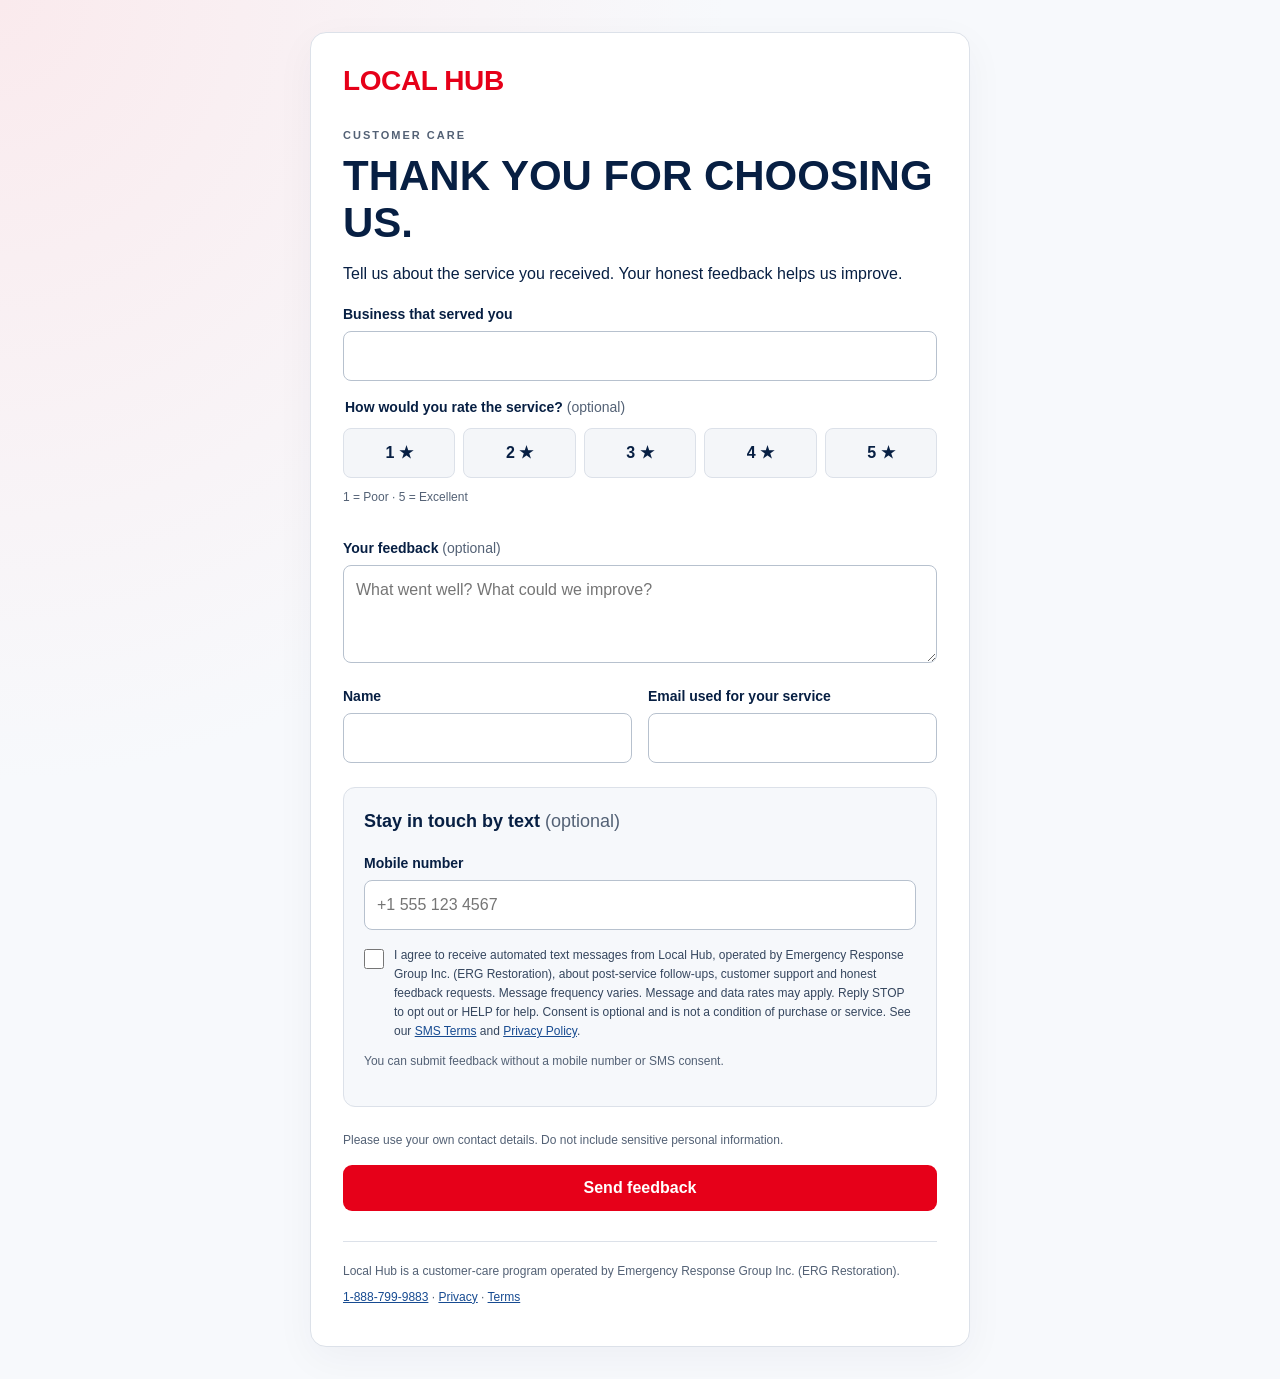
==== commit 86cff73c: "Add consent-based Local Hub customer care and retire paid-review pages" ====
--- a/index.html
+++ b/index.html
@@ -1,802 +1,9 @@
-<!DOCTYPE html>
-<html lang="en">
-<head>
-  <meta charset="UTF-8">
-  <meta name="viewport" content="width=device-width, initial-scale=1.0">
-  <title>Share your feedback</title>
-  <meta name="robots" content="noindex">
-
-  <!-- Meta Pixel Code -->
-  <script>
-  !function(f,b,e,v,n,t,s)
-  {if(f.fbq)return;n=f.fbq=function(){n.callMethod?
-  n.callMethod.apply(n,arguments):n.queue.push(arguments)};
-  if(!f._fbq)f._fbq=n;n.push=n;n.loaded=!0;n.version='2.0';
-  n.queue=[];t=b.createElement(e);t.async=!0;
-  t.src=v;s=b.getElementsByTagName(e)[0];
-  s.parentNode.insertBefore(t,s)}(window, document,'script',
-  'https://connect.facebook.net/en_US/fbevents.js');
-  fbq('init', '26923651513991737');
-  fbq('track', 'PageView');
-  </script>
-  <noscript><img height="1" width="1" style="display:none"
-  src="https://www.facebook.com/tr?id=26923651513991737&ev=PageView&noscript=1"
-  /></noscript>
-  <!-- End Meta Pixel Code -->
-  <style>
-    *,*::before,*::after{box-sizing:border-box;margin:0;padding:0}
-    html{width:100%;overflow-x:hidden}
-    body{font-family:-apple-system,BlinkMacSystemFont,"Segoe UI",sans-serif;background:#0b1d3a;color:#1a2332;line-height:1.5;min-height:100vh;width:100%;display:flex;align-items:center;justify-content:center;padding:20px;overflow-x:hidden}
-    .card{max-width:520px;width:100%;min-width:0;background:#fff;border-radius:16px;padding:40px 32px;box-shadow:0 4px 24px rgba(0,0,0,.25)}
-    .brand-logo{display:flex;align-items:center;justify-content:center;background:#566c84;color:#fff;font-weight:700;font-size:18px;padding:14px 24px;border-radius:6px;margin:0 auto 28px;max-width:fit-content;letter-spacing:.5px}
-    h1{font-size:22px;text-align:center;margin-bottom:8px;line-height:1.35;font-weight:700}
-    body.customer-review-mode h1{overflow-wrap:anywhere}
-    p.sub{color:#5a6878;text-align:center;font-size:14px;margin-bottom:32px}
-    .rating-grid{display:grid;grid-template-columns:repeat(4,1fr);gap:12px;margin-bottom:8px}
-    .rating-btn{background:#f5f7fa;border:0;border-radius:12px;padding:24px 8px;cursor:pointer;display:flex;flex-direction:column;align-items:center;gap:10px;transition:all .15s;font-family:inherit}
-    .rating-btn:hover{background:#e8ecf2;transform:translateY(-2px)}
-    .rating-emoji{font-size:48px;line-height:1}
-    .rating-label{font-size:13px;font-weight:700;color:#1a2332}
-    body.customer-review-mode .card{padding-top:36px}
-    body.customer-review-mode .rating-grid{grid-template-columns:1fr;gap:18px;max-width:250px;margin:8px auto 0}
-    body.customer-review-mode .rating-btn{background:transparent;border-radius:10px;padding:0 0 8px;gap:8px}
-    body.customer-review-mode .rating-btn:hover{background:transparent;transform:none}
-    body.customer-review-mode .rating-emoji{display:flex;align-items:center;justify-content:center;width:152px;height:152px;background:#f5f7fa;border-radius:10px;font-size:82px;box-shadow:0 1px 2px rgba(0,0,0,.02)}
-    body.customer-review-mode .rating-label{font-size:18px}
-    @media (min-width:720px){
-      body.customer-review-mode .card{max-width:760px;padding:40px 36px}
-      body.customer-review-mode .rating-grid{grid-template-columns:repeat(4,minmax(0,1fr));gap:14px;max-width:none;margin:10px 0 0}
-      body.customer-review-mode .rating-emoji{width:100%;height:auto;aspect-ratio:1;max-width:136px;font-size:72px}
-      body.customer-review-mode .rating-label{font-size:15px}
-      body.customer-review-mode .customer-followup{max-width:540px;margin-left:auto;margin-right:auto}
-    }
-    .step{margin-bottom:22px}
-    .label{font-weight:600;font-size:12px;color:#1a73e8;text-transform:uppercase;letter-spacing:.5px;margin-bottom:8px}
-    .btn-link{display:block;background:#1a73e8;color:#fff;text-decoration:none;text-align:center;padding:14px 16px;border-radius:8px;font-weight:600;transition:background .15s}
-    .btn-link:hover{background:#1557b0}
-    label{display:block;font-size:13px;font-weight:600;margin-bottom:6px;color:#1a2332}
-    input[type=text],input[type=email],input[type=tel],input[type=file],textarea{width:100%;padding:12px;border:1px solid #d0d7de;border-radius:8px;font-size:16px;margin-bottom:16px;transition:border .15s;font-family:inherit}
-    input[type=file]{background:#f8fafc;font-size:14px}
-    textarea{min-height:90px;resize:vertical}
-    input:focus,textarea:focus{outline:none;border-color:#1a73e8}
-    button.submit{width:100%;background:#34a853;color:#fff;border:0;padding:14px;border-radius:8px;font-size:16px;font-weight:600;cursor:pointer;transition:background .15s;font-family:inherit}
-    button.submit:hover{background:#2c8e44}
-    button.submit:disabled{background:#9aa5b1;cursor:not-allowed}
-    button.submit.negative{background:#1a73e8}
-    button.submit.negative:hover{background:#1557b0}
-    .success{text-align:center;padding:18px 0}
-    .success-icon{font-size:48px;margin-bottom:12px;color:#34a853}
-    .error{color:#d93025;font-size:13px;margin-top:-8px;margin-bottom:12px;display:none}
-    .error.show{display:block}
-    .view{display:none}
-    .view.active{display:block}
-    .back{display:inline-block;color:#5a6878;font-size:13px;margin-bottom:16px;cursor:pointer;text-decoration:none}
-    .back:hover{color:#1a73e8}
-    .customer-top{display:flex;align-items:center;justify-content:space-between;gap:12px;margin-bottom:16px}
-    .customer-top .back{margin-bottom:0}
-    .skip-link{color:#1a73e8;font-size:13px;font-weight:600;text-decoration:none}
-    .skip-link:hover{color:#1557b0}
-    .rating-top{display:flex;justify-content:flex-end;margin:-10px 0 8px}
-    .city-grid{display:grid;grid-template-columns:1fr;gap:10px;margin-top:8px}
-    @media (min-width:480px){.city-grid{grid-template-columns:1fr 1fr}}
-    .city-btn{background:#f5f7fa;border:0;border-radius:12px;padding:18px 14px;cursor:pointer;font-family:inherit;font-size:16px;font-weight:600;color:#1a2332;text-align:left;transition:all .15s;display:flex;align-items:center;justify-content:space-between}
-    .city-btn:hover{background:#e8ecf2;transform:translateY(-1px)}
-    .city-arrow{color:#1a73e8;font-size:18px}
-    .helper{color:#5a6878;font-size:12px;margin:-8px 0 14px}
-    .confirm-note{background:#eef6ff;border:1px solid #cfe3ff;color:#244563;border-radius:8px;padding:12px;font-size:13px;margin-bottom:16px}
-    .chip-grid{display:grid;grid-template-columns:1fr;gap:10px;margin:8px 0 18px}
-    @media (min-width:480px){.chip-grid{grid-template-columns:1fr 1fr}}
-    .chip{background:#f5f7fa;border:1px solid transparent;border-radius:10px;padding:12px 14px;cursor:pointer;font-family:inherit;font-size:14px;font-weight:600;color:#1a2332;text-align:left;transition:all .15s;min-width:0;white-space:normal;overflow-wrap:anywhere}
-    .chip:hover{background:#e8ecf2}
-    .chip.selected{background:#eef6ff;border-color:#1a73e8;color:#1557b0}
-    .customer-followup{display:none;margin-top:20px}
-    .customer-followup.visible{display:block}
-    .customer-step{display:none;margin-top:20px}
-    .customer-step.visible{display:block}
-    .customer-divider{height:1px;background:#e5e9ef;margin:22px 0}
-    .follow-title{font-size:15px;font-weight:700;text-align:left;margin-bottom:12px;line-height:1.35}
-    .follow-title.center{text-align:center}
-    .edit-hint{font-size:13px;color:#1a2332;margin:-4px 0 8px;text-align:left}
-    .like-grid{display:grid;grid-template-columns:1fr;gap:10px;margin:0 0 18px}
-    .like-option{background:#fff;border:1px solid #247899;border-radius:8px;color:#3a84b8;text-align:center;padding:11px 14px;font-size:14px;font-weight:500}
-    .like-option:hover{background:#f7fbff}
-    .like-option.selected{background:#4285f4;border-color:#e2b248;color:#fff;box-shadow:0 0 0 1px #e2b248 inset}
-    @media (min-width:720px){
-      body.customer-review-mode .customer-followup{max-width:680px}
-      body.customer-review-mode .like-grid{grid-template-columns:repeat(5,minmax(0,1fr));gap:8px}
-      body.customer-review-mode .like-option{padding:10px 8px;font-size:13px}
-      body.customer-review-mode .like-option:last-child{grid-column:1 / -1}
-    }
-    .suggestion-box{background:#f8fafc;border:1px solid #d0d7de;border-radius:10px;padding:14px;margin:8px 0 14px}
-    .suggestion-box textarea{border:0;background:transparent;padding:0;margin:0;min-height:130px;resize:none;color:#1a2332}
-    .suggestion-box textarea:focus{border:0}
-    .customer-review-box{background:#fff;border-color:#73bd87;border-radius:8px;padding:12px;display:grid;grid-template-columns:24px minmax(0,1fr);gap:8px;align-items:start}
-    .review-sparkle{color:#73bd87;font-size:18px;line-height:1.2;padding-top:2px;text-align:center}
-    .customer-review-box textarea{min-height:150px;font-size:13px;line-height:1.35}
-    button.copy-btn{width:100%;background:#1a2332;color:#fff;border:0;padding:14px;border-radius:8px;font-size:16px;font-weight:600;cursor:pointer;transition:background .15s;font-family:inherit}
-    body.customer-review-mode button.copy-btn{background:#4285f4;font-size:14px;padding:12px}
-    body.customer-review-mode button.copy-btn:hover{background:#2f73e0}
-    button.copy-btn:hover{background:#303c4f}
-    @media (max-width:480px){
-      body{padding:12px;align-items:flex-start}
-      .card{padding:28px 20px;border-radius:12px}
-      h1{font-size:21px}
-      p.sub{margin-bottom:24px}
-      .rating-grid{grid-template-columns:1fr 1fr}
-      body.customer-review-mode .rating-grid{grid-template-columns:1fr}
-      body.customer-review-mode .rating-emoji{width:132px;height:132px;font-size:72px}
-      .brand-logo{margin-bottom:22px}
-    }
-  </style>
-</head>
-<body>
-  <div class="card">
-
-    <!-- View 0: City picker (shown when no ?city= in URL) -->
-    <div id="view-city" class="view">
-      <div class="brand-logo">Local Hub</div>
-      <h1 id="city-title">Where are you located?</h1>
-      <p class="sub" id="city-sub">Select your city so we can route you to the right team.</p>
-      <div class="city-grid" id="city-grid"></div>
-    </div>
-
-    <!-- View 1: Rating gate -->
-    <div id="view-rating" class="view">
-      <div class="rating-top" id="customer-rating-top">
-        <a href="#" id="skip-helper-link" class="skip-link" target="_blank" rel="noopener">Skip</a>
-      </div>
-      <div class="brand-logo" id="brand-logo">Local Hub</div>
-      <h1 id="rating-question">Leave us friendly feedback on google maps, click below on one of the options to take you there!</h1>
-      <p class="sub">Your opinion matters to us. Thank you for your feedback!</p>
-      <div class="rating-grid">
-        <button class="rating-btn" data-rating="excellent" aria-label="Excellent">
-          <span class="rating-emoji">😀</span>
-          <span class="rating-label">Excellent</span>
-        </button>
-        <button class="rating-btn" data-rating="good" aria-label="Good">
-          <span class="rating-emoji">🙂</span>
-          <span class="rating-label">Good</span>
-        </button>
-        <button class="rating-btn" data-rating="ok" aria-label="OK">
-          <span class="rating-emoji">😐</span>
-          <span class="rating-label">OK</span>
-        </button>
-        <button class="rating-btn" data-rating="bad" aria-label="Bad">
-          <span class="rating-emoji">🙁</span>
-          <span class="rating-label">Bad</span>
-        </button>
-      </div>
-      <div id="customer-followup" class="customer-followup">
-        <div class="customer-divider"></div>
-        <div class="step customer-step" id="customer-step-standout">
-          <h2 class="follow-title center">What did you like the most?</h2>
-          <div class="like-grid" id="standout-chips"></div>
-        </div>
-
-        <div class="step customer-step" id="customer-step-review">
-          <div class="customer-divider"></div>
-          <h3 class="follow-title">Would you be willing to leave a review on Google?</h3>
-          <p class="edit-hint">Tap it to make edits if you'd like.</p>
-          <div class="suggestion-box customer-review-box">
-            <span class="review-sparkle" aria-hidden="true">✣</span>
-            <textarea id="suggested-review"></textarea>
-          </div>
-          <button type="button" class="copy-btn" id="copy-open-review">Click to copy and go to Google</button>
-        </div>
-      </div>
-    </div>
-
-    <!-- View 2a: Positive (Excellent/Good) -->
-    <div id="view-positive" class="view">
-      <a class="back" data-back>← Back</a>
-      <h1 id="positive-title">Thanks!</h1>
-      <p class="sub">Two quick steps. Takes about a minute.</p>
-
-      <div class="step">
-        <div class="label">Step 1: leave the review</div>
-        <a href="#" id="review-link" class="btn-link" target="_blank" rel="noopener">Open Google Reviews</a>
-      </div>
-
-      <div class="step">
-        <div class="label" id="positive-step2-label">Step 2: leave your contact</div>
-        <form id="form-positive" novalidate>
-          <label for="p-name">Your name</label>
-          <input type="text" id="p-name" name="name" autocomplete="name" required>
-
-          <label for="p-contact">Email or phone</label>
-          <input type="text" id="p-contact" name="contact" autocomplete="email" placeholder="you@example.com or +1..." required>
-          <div class="error" id="p-error">Please enter a valid email or phone</div>
-
-          <label for="p-screenshot">Review screenshot</label>
-          <input type="file" id="p-screenshot" name="screenshot" accept="image/*" required>
-          <p class="helper">Upload a screenshot after submitting the Google review.</p>
-          <div class="error" id="p-screenshot-error">Please upload a review screenshot</div>
-
-          <div class="confirm-note">Our team confirms submissions before sending the thank-you gift.</div>
-
-          <button type="submit" class="submit" id="p-submit">I left the review</button>
-        </form>
-      </div>
-    </div>
-
-    <!-- View 2b: Negative (OK/Bad) -->
-    <div id="view-negative" class="view">
-      <a class="back" data-back>← Back</a>
-      <h1>We're sorry. Help us do better</h1>
-      <p class="sub">Tell us what went wrong. The owner reads every message.</p>
-
-      <form id="form-negative" novalidate>
-        <label for="n-name">Your name</label>
-        <input type="text" id="n-name" name="name" autocomplete="name" required>
-
-        <label for="n-contact">Email or phone</label>
-        <input type="text" id="n-contact" name="contact" autocomplete="email" placeholder="you@example.com or +1..." required>
-        <div class="error" id="n-error">Please enter a valid email or phone</div>
-
-        <label for="n-comment">What went wrong</label>
-        <textarea id="n-comment" name="comment" required></textarea>
-
-        <button type="submit" class="submit negative" id="n-submit">Send feedback</button>
-      </form>
-    </div>
-
-    <!-- View 3: Success -->
-    <div id="view-success" class="view">
-      <div class="success">
-        <div class="success-icon">✓</div>
-        <h1 id="success-title">Card on the way</h1>
-        <p class="sub" id="success-msg"></p>
-      </div>
-    </div>
-
-  </div>
-
-  <script src="profiles.js"></script>
-  <script>
-    const PROFILE_CONFIG = window.PROFILE_CONFIG || {};
-    const LEGACY_CITY_CONFIG = {
-      'ottawa':  { label: 'Ottawa, ON',   brand: 'Maximum Restore Solutions',       city: 'Ottawa',  reviewUrl: 'https://maps.app.goo.gl/w83Pz6X9325vQkxc7', giftEligible: true },
-      'toronto': { label: 'Toronto, ON',  brand: 'Downtown Emergency John Plumber', city: 'Toronto', reviewUrl: 'https://maps.app.goo.gl/CzVN6vMH4VQXycTj8', giftEligible: false },
-      'calgary': { label: 'Calgary, AB',  brand: 'IDEAL Response',                  city: 'Calgary', reviewUrl: 'https://share.google/xWKPY1jCNPxQllJPC', giftEligible: false }
-    };
-
-    const params = new URLSearchParams(location.search);
-    const profileParam = (params.get('p') || params.get('profile') || '').toLowerCase();
-    const cityParam = (params.get('city') || '').toLowerCase();
-    const modeParam = (params.get('mode') || '').toLowerCase();
-    const pathMode = location.pathname.replace(/\/+$/, '').split('/').pop();
-    const requestedGiftMode = ['gift', 'gift-card', 'giftcard', 'normal'].includes(modeParam);
-    let selectedCity = cityParam || profileParam;
-    let selectedKey = profileParam || cityParam;
-    let linkType = null;
-    let cfg = null;
-    if (profileParam && PROFILE_CONFIG[profileParam]) {
-      cfg = { ...PROFILE_CONFIG[profileParam], giftEligible: false };
-      linkType = 'profile';
-    } else if (cityParam && LEGACY_CITY_CONFIG[cityParam]) {
-      cfg = LEGACY_CITY_CONFIG[cityParam];
-      linkType = 'city';
-    }
-    let isCustomerMode = ['customer', 'customers', 'existing', 'review'].includes(modeParam) || pathMode === 'review';
-    if (linkType === 'profile') isCustomerMode = true;
-    if (linkType === 'city' && cfg && !cfg.giftEligible) isCustomerMode = true;
-    if (requestedGiftMode && cfg && cfg.giftEligible) isCustomerMode = false;
-    if (requestedGiftMode && cfg && !cfg.giftEligible) isCustomerMode = true;
-
-    const SUBMIT_URL = 'https://n8n.fifthstar.io/webhook/erg-giftogram-submit';
-
-    const views = {
-      city:     document.getElementById('view-city'),
-      rating:   document.getElementById('view-rating'),
-      positive: document.getElementById('view-positive'),
-      negative: document.getElementById('view-negative'),
-      success:  document.getElementById('view-success')
-    };
-    function show(name){
-      Object.values(views).forEach(v => v.classList.remove('active'));
-      views[name].classList.add('active');
-      window.scrollTo(0,0);
-    }
-
-    function applyConfig(){
-      selectedCity = cfg.city || cfg.label || selectedKey;
-      // Brand shown to user is always "Local Hub", not the per-city brand.
-      // Profile brand is used in backend notifications only and as the Google review target.
-      document.getElementById('review-link').href = cfg.reviewUrl;
-      document.getElementById('skip-helper-link').href = cfg.reviewUrl;
-      // Reflect choice in URL without reloading, so refresh keeps the same target.
-      const url = new URL(location.href);
-      if (linkType === 'profile') {
-        url.searchParams.set('p', selectedKey);
-        url.searchParams.delete('profile');
-        url.searchParams.delete('city');
-      } else {
-        url.searchParams.set('city', selectedKey);
-        url.searchParams.delete('p');
-        url.searchParams.delete('profile');
-      }
-      if (isCustomerMode) url.searchParams.set('mode', 'customer');
-      if (!isCustomerMode) url.searchParams.delete('mode');
-      history.replaceState(null, '', url.toString());
-    }
-
-    const grid = document.getElementById('city-grid');
-    function showInvalidLink(){
-      grid.innerHTML = '';
-      document.getElementById('city-title').textContent = 'Review link not found';
-      document.getElementById('city-sub').textContent = 'Please use the location link sent by our team.';
-      show('city');
-    }
-
-    if (isCustomerMode) {
-      document.body.classList.add('customer-review-mode');
-      document.getElementById('rating-question').textContent = 'How was your experience with Local Hub?';
-      document.querySelector('#view-rating .sub').textContent = 'Your opinion matters to us, thanks!';
-    } else {
-      document.getElementById('customer-rating-top').style.display = 'none';
-    }
-
-    if (cfg) {
-      applyConfig();
-      show('rating');
-    } else {
-      showInvalidLink();
-    }
-
-    let selectedRating = null;
-
-    function applyPositiveCopy(rating){
-      const title = document.getElementById('positive-title');
-      const step2Label = document.getElementById('positive-step2-label');
-      const submitBtn = document.getElementById('p-submit');
-      if (rating === 'excellent') {
-        title.textContent = 'Thanks! Get $5 for an honest Google review';
-        step2Label.textContent = 'Step 2: upload screenshot';
-        submitBtn.textContent = 'Submit for gift-card approval';
-      } else {
-        title.textContent = 'Thanks! Help us with a quick Google review';
-        step2Label.textContent = 'Step 2: upload screenshot';
-        submitBtn.textContent = 'Submit review confirmation';
-      }
-    }
-
-    document.querySelectorAll('.rating-btn').forEach(btn => {
-      btn.addEventListener('click', () => {
-        selectedRating = btn.dataset.rating;
-        if (selectedRating === 'excellent' || selectedRating === 'good') {
-          if (isCustomerMode) {
-            resetCustomerHelper();
-            showCustomerFollowup();
-          } else {
-            applyPositiveCopy(selectedRating);
-            show('positive');
-          }
-        } else {
-          show('negative');
-        }
-      });
-    });
-
-    document.querySelectorAll('[data-back]').forEach(el => {
-      el.addEventListener('click', () => { selectedRating = null; show('rating'); });
-    });
-
-    const customerState = {
-      standouts: []
-    };
-
-    const STANDOUT_OPTIONS = [
-      'efficient',
-      'professional',
-      'affordable',
-      'timely',
-      'friendly',
-      'Everything'
-    ];
-
-    const REVIEW_OPENERS = [
-      'I had a great experience with the team.',
-      'I was really happy with the service from start to finish.',
-      'My experience was very positive overall.',
-      'I appreciated how the whole service was handled.',
-      'This was a very good experience and I would use them again.',
-      'The team made the process easier than I expected.',
-      'I had a smooth experience and felt well taken care of.',
-      'I was impressed with the service and the way everything was managed.',
-      'The whole process felt clear and well handled.',
-      'I had a positive experience and appreciated the support.'
-    ];
-
-    const REVIEW_CLOSERS = [
-      'I would recommend them to anyone looking for reliable help.',
-      'I would be comfortable recommending them to others.',
-      'I would use this service again.',
-      'I am glad I chose them and would recommend the team.',
-      'Overall, it was a very solid experience.',
-      'They made the process much easier and I appreciated that.',
-      'I would definitely keep them in mind in the future.',
-      'Overall, I felt the service was worth recommending.',
-      'I appreciated the experience and would recommend them.',
-      'They did a good job and made everything feel manageable.'
-    ];
-
-    const REVIEW_PREFIXES = [
-      'Also,',
-      'I also appreciated that',
-      'Another thing I liked was that',
-      'On top of that,',
-      'It also helped that',
-      'I noticed that'
-    ];
-
-    const REVIEW_FIRST_PERSON_PREFIXES = [
-      'Also,',
-      'On top of that,'
-    ];
-
-    const REVIEW_FRAGMENTS = {
-      efficient: [
-        'they moved quickly without making the job feel rushed',
-        'the process was efficient from the first conversation to the follow-up',
-        'the team stayed organized and kept everything moving smoothly',
-        'they handled the work in a practical way and did not waste time',
-        'the whole appointment felt streamlined and easy to get through',
-        'they knew what needed to happen and got right to it',
-        'the work was done with a good pace and clear attention to detail',
-        'they made the process feel simple and well coordinated',
-        'every step felt organized, which made the service much easier',
-        'they were quick to respond and efficient once the work started',
-        'the team used the time well and kept the job on track',
-        'everything was handled in a direct and efficient way',
-        'the service felt smooth, organized, and easy to manage',
-        'they kept the process moving without cutting corners',
-        'the team worked with focus and made good use of the time',
-        'scheduling, communication, and the actual work all felt efficient',
-        'they made a stressful task feel much easier to handle',
-        'the job moved faster than I expected while still feeling careful',
-        'the team had a clear process and followed through on it',
-        'they took care of things efficiently and made the experience simple'
-      ],
-      professional: [
-        'everyone I dealt with was professional, respectful, and clear',
-        'the team communicated clearly and treated the situation seriously',
-        'they were respectful, organized, and easy to trust',
-        'the service felt professional from beginning to end',
-        'they explained what was happening and followed through on what they said',
-        'the team showed up prepared and handled everything properly',
-        'communication was clear, calm, and professional',
-        'they were careful with the details and respectful throughout the process',
-        'the team made a strong impression with how they handled the job',
-        'they were dependable and professional in every interaction',
-        'I felt like the work was being handled by people who knew what they were doing',
-        'they kept things clear and made the process feel organized',
-        'the team was polite, focused, and professional',
-        'they answered questions clearly and made the next steps easy to understand',
-        'the whole experience felt well managed and professional',
-        'they were thoughtful about the work and respectful of my time',
-        'the team handled the service with care and professionalism',
-        'I appreciated their clear communication and professional attitude',
-        'they made sure everything was handled the right way',
-        'the team was reliable, respectful, and easy to work with'
-      ],
-      affordable: [
-        'the service felt fair and worth the cost',
-        'the pricing was reasonable for the level of service provided',
-        'I felt like I received good value for the work',
-        'the cost felt fair based on how the job was handled',
-        'the service was clear, practical, and worth it',
-        'the value was strong compared with the amount of help provided',
-        'I appreciated that the price felt reasonable and transparent',
-        'the service felt like a fair investment for the result',
-        'the work was handled well without feeling overpriced',
-        'the overall value made the experience even better',
-        'the price made sense for the quality of service',
-        'I felt comfortable with the value I received',
-        'the service was affordable without feeling rushed or basic',
-        'they delivered good value and made the process worthwhile',
-        'the cost felt honest and the service matched it',
-        'I appreciated getting solid service at a fair price',
-        'the pricing felt straightforward and reasonable',
-        'the service felt balanced between quality and cost',
-        'I felt like the result justified the price',
-        'they provided helpful service at a price that felt fair'
-      ],
-      timely: [
-        'they arrived when expected and kept the schedule on track',
-        'the timing was handled well and there were no unnecessary delays',
-        'they responded quickly and kept things moving',
-        'the team was punctual and respectful of my time',
-        'everything happened within the timeframe I was expecting',
-        'they made scheduling easy and followed through on the timing',
-        'the service was prompt without feeling rushed',
-        'they kept me updated and handled the timing well',
-        'the team showed up on time and got started right away',
-        'the response time was strong and made a big difference',
-        'they worked at a good pace and did not drag the process out',
-        'the appointment felt well timed and easy to fit into the day',
-        'they respected the schedule and kept the process moving',
-        'the work was completed in a timely way',
-        'they made sure the timing stayed clear from start to finish',
-        'the team was quick to act and easy to coordinate with',
-        'they followed the schedule and avoided surprises',
-        'the timing was one of the best parts of the experience',
-        'they were prompt, prepared, and ready to help',
-        'the service moved quickly once everything was set up'
-      ],
-      friendly: [
-        'the team was friendly, helpful, and easy to talk to',
-        'everyone was kind and made the experience feel less stressful',
-        'the people I worked with were patient and approachable',
-        'they were easy to communicate with and made me feel comfortable',
-        'the team had a helpful attitude throughout the process',
-        'they were friendly while still staying focused on the work',
-        'the service felt personal and easygoing',
-        'I appreciated how kind and helpful everyone was',
-        'the team was pleasant to work with from start to finish',
-        'they made the process feel more comfortable',
-        'the friendly communication made a real difference',
-        'they were polite, helpful, and easy to deal with',
-        'I felt respected and supported during the service',
-        'the team was warm, responsive, and patient',
-        'they made it easy to ask questions and understand the process',
-        'the people involved were genuinely helpful',
-        'I appreciated the positive attitude from the team',
-        'they were friendly without being pushy',
-        'the team made a good impression with how they treated me',
-        'they were kind, clear, and easy to work with'
-      ],
-      Everything: [
-        'the whole experience was smooth, professional, and easy',
-        'the response, communication, timing, and service all worked well together',
-        'everything was handled clearly from start to finish',
-        'the team did a good job across the full process',
-        'I appreciated the overall service and the way everything came together',
-        'the team made the full experience feel simple and well managed',
-        'the service was strong in every part that mattered',
-        'the whole process felt organized, friendly, and professional',
-        'everything about the experience felt reliable',
-        'the team handled the details well and made the service easy',
-        'the communication, timing, and work quality were all solid',
-        'the overall experience was exactly what I hoped for',
-        'the service felt complete and well coordinated',
-        'the team made a positive impression from beginning to end',
-        'I liked the full experience, not just one part of it',
-        'the service was clear, helpful, and easy to recommend',
-        'everything felt taken care of in a professional way',
-        'the overall process was smooth and reassuring',
-        'the team followed through and made the experience positive',
-        'the whole service was handled with care'
-      ]
-    };
-
-    function randomFrom(list){
-      return list[Math.floor(Math.random() * list.length)];
-    }
-
-    function capitalize(text){
-      return text.charAt(0).toUpperCase() + text.slice(1);
-    }
-
-    function buildReviewSentence(fragment, index){
-      const clean = fragment.replace(/\.$/, '');
-      if (index === 0) return `${capitalize(clean)}.`;
-      const prefixes = /^I\b/.test(clean) ? REVIEW_FIRST_PERSON_PREFIXES : REVIEW_PREFIXES;
-      return `${randomFrom(prefixes)} ${clean}.`;
-    }
-
-    function buildChips(containerId, options, selected, onClick){
-      const container = document.getElementById(containerId);
-      options.forEach(option => {
-        const btn = document.createElement('button');
-        btn.type = 'button';
-        btn.className = selected(option) ? 'chip like-option selected' : 'chip like-option';
-        btn.textContent = option;
-        btn.dataset.label = option;
-        btn.addEventListener('click', () => onClick(option, btn));
-        container.appendChild(btn);
-      });
-    }
-
-    function updateSuggestedReview(){
-      const textarea = document.getElementById('suggested-review');
-      if (!textarea) return;
-      const selected = customerState.standouts.length ? customerState.standouts : ['Everything'];
-      const details = selected.map((option, index) => {
-        const fragments = REVIEW_FRAGMENTS[option] || REVIEW_FRAGMENTS.Everything;
-        return buildReviewSentence(randomFrom(fragments), index);
-      });
-      textarea.value = `${randomFrom(REVIEW_OPENERS)} ${details.join(' ')} ${randomFrom(REVIEW_CLOSERS)}`;
-    }
-
-    function updateCustomerSteps(){
-      const hasStandout = customerState.standouts.length > 0;
-      document.getElementById('customer-step-standout').classList.toggle('visible', true);
-      document.getElementById('customer-step-review').classList.toggle('visible', hasStandout);
-      if (hasStandout) updateSuggestedReview();
-    }
-
-    function showCustomerFollowup(){
-      const followup = document.getElementById('customer-followup');
-      followup.classList.add('visible');
-      updateCustomerSteps();
-      setTimeout(() => {
-        document.getElementById('customer-step-standout').scrollIntoView({ behavior: 'smooth', block: 'start' });
-      }, 0);
-    }
-
-    function resetCustomerHelper(){
-      customerState.standouts = [];
-      document.getElementById('customer-followup').classList.remove('visible');
-      document.querySelectorAll('#standout-chips .chip').forEach(chip => {
-        chip.classList.remove('selected');
-        chip.textContent = chip.dataset.label || chip.textContent.replace(/^👍\s*/, '');
-      });
-      document.getElementById('suggested-review').value = '';
-      updateCustomerSteps();
-    }
-
-    function refreshStandoutChips(){
-      document.querySelectorAll('#standout-chips .chip').forEach(chip => {
-        const label = chip.dataset.label || chip.textContent.replace(/^👍\s*/, '');
-        chip.dataset.label = label;
-        const selected = customerState.standouts.includes(label);
-        chip.classList.toggle('selected', selected);
-        chip.textContent = selected ? `👍 ${label}` : label;
-      });
-    }
-
-    buildChips('standout-chips', STANDOUT_OPTIONS, option => customerState.standouts.includes(option), (option) => {
-      const hasOption = customerState.standouts.includes(option);
-      if (option === 'Everything') {
-        customerState.standouts = hasOption ? [] : ['Everything'];
-      } else {
-        const withoutEverything = customerState.standouts.filter(item => item !== 'Everything');
-        customerState.standouts = hasOption ? withoutEverything.filter(item => item !== option) : [...withoutEverything, option];
-      }
-      refreshStandoutChips();
-      updateCustomerSteps();
-      if (customerState.standouts.length) {
-        setTimeout(() => {
-          document.getElementById('customer-step-review').scrollIntoView({ behavior: 'smooth', block: 'start' });
-        }, 0);
-      }
-    });
-
-    updateCustomerSteps();
-
-    document.getElementById('copy-open-review').addEventListener('click', async () => {
-      const textarea = document.getElementById('suggested-review');
-      const btn = document.getElementById('copy-open-review');
-      const original = btn.textContent;
-      const reviewUrl = cfg && cfg.reviewUrl ? cfg.reviewUrl : '#';
-      try {
-        await navigator.clipboard.writeText(textarea.value);
-      } catch (e) {
-        textarea.focus();
-        textarea.select();
-        document.execCommand('copy');
-      }
-      btn.textContent = 'Copied';
-      setTimeout(() => { btn.textContent = original; }, 1800);
-      if (reviewUrl && reviewUrl !== '#') window.location.href = reviewUrl;
-    });
-
-    function validContact(v){
-      return /^[^\s@]+@[^\s@]+\.[^\s@]+$/.test(v) || /^\+?[\d\s\-().]{7,}$/.test(v);
-    }
-
-    function compressScreenshot(file){
-      return new Promise((resolve, reject) => {
-        if (!file || !file.type || !file.type.startsWith('image/')) {
-          reject(new Error('invalid image'));
-          return;
-        }
-        const reader = new FileReader();
-        reader.onerror = () => reject(new Error('file read failed'));
-        reader.onload = () => {
-          const img = new Image();
-          img.onerror = () => reject(new Error('image load failed'));
-          img.onload = () => {
-            const maxSide = 1200;
-            const scale = Math.min(1, maxSide / Math.max(img.width, img.height));
-            const canvas = document.createElement('canvas');
-            canvas.width = Math.max(1, Math.round(img.width * scale));
-            canvas.height = Math.max(1, Math.round(img.height * scale));
-            const ctx = canvas.getContext('2d');
-            ctx.drawImage(img, 0, 0, canvas.width, canvas.height);
-            const dataUrl = canvas.toDataURL('image/jpeg', 0.72);
-            resolve({
-              name: file.name,
-              originalType: file.type,
-              type: 'image/jpeg',
-              size: file.size,
-              width: canvas.width,
-              height: canvas.height,
-              dataUrl
-            });
-          };
-          img.src = reader.result;
-        };
-        reader.readAsDataURL(file);
-      });
-    }
-
-    async function postSubmit(payload){
-      const res = await fetch(SUBMIT_URL, {
-        method: 'POST',
-        headers: {'Content-Type': 'application/json'},
-        body: JSON.stringify(payload)
-      });
-      if (!res.ok) throw new Error('http ' + res.status);
-    }
-
-    document.getElementById('form-positive').addEventListener('submit', async (e) => {
-      e.preventDefault();
-      const err = document.getElementById('p-error');
-      const screenshotErr = document.getElementById('p-screenshot-error');
-      err.classList.remove('show');
-      screenshotErr.classList.remove('show');
-      const name = document.getElementById('p-name').value.trim();
-      const contact = document.getElementById('p-contact').value.trim();
-      const screenshotFile = document.getElementById('p-screenshot').files[0];
-      if (!validContact(contact)) { err.classList.add('show'); return; }
-      if (!screenshotFile) { screenshotErr.classList.add('show'); return; }
-      const btn = document.getElementById('p-submit');
-      const original = btn.textContent;
-      btn.disabled = true;
-      btn.textContent = 'Uploading...';
-      try {
-        const screenshot = await compressScreenshot(screenshotFile);
-        await postSubmit({
-          rating: selectedRating, name, contact, comment: null,
-          city: selectedCity, brand: cfg.brand,
-          screenshot_uploaded: true,
-          screenshot,
-          ts: new Date().toISOString(), ua: navigator.userAgent
-        });
-        if (window.fbq) fbq('track', 'Lead');
-        if (selectedRating === 'excellent') {
-          document.getElementById('success-title').textContent = 'Submission received';
-          document.getElementById('success-msg').textContent = `Our team will confirm the screenshot and send the gift card to ${contact}.`;
-        } else {
-          document.getElementById('success-title').textContent = 'Thanks for the review';
-          document.getElementById('success-msg').textContent = 'We appreciate it.';
-        }
-        show('success');
-      } catch (e) {
-        btn.disabled = false;
-        btn.textContent = original;
-        alert('Could not send right now. Please try again in a moment.');
-      }
-    });
-
-    document.getElementById('form-negative').addEventListener('submit', async (e) => {
-      e.preventDefault();
-      const err = document.getElementById('n-error');
-      err.classList.remove('show');
-      const name = document.getElementById('n-name').value.trim();
-      const contact = document.getElementById('n-contact').value.trim();
-      const comment = document.getElementById('n-comment').value.trim();
-      if (!validContact(contact)) { err.classList.add('show'); return; }
-      const btn = document.getElementById('n-submit');
-      const original = btn.textContent;
-      btn.disabled = true;
-      btn.textContent = 'Sending...';
-      try {
-        await postSubmit({
-          rating: selectedRating, name, contact, comment,
-          city: selectedCity, brand: cfg.brand,
-          ts: new Date().toISOString(), ua: navigator.userAgent
-        });
-        document.getElementById('success-title').textContent = 'Thanks for the feedback';
-        document.getElementById('success-msg').textContent = 'The owner will be in touch shortly.';
-        show('success');
-      } catch (e) {
-        btn.disabled = false;
-        btn.textContent = original;
-        alert('Could not send right now. Please try again in a moment.');
-      }
-    });
-  </script>
-</body>
-</html>
+<!doctype html>
+<html lang="en"><head><meta charset="utf-8"><meta name="viewport" content="width=device-width,initial-scale=1"><meta name="robots" content="noindex"><title>Local Hub Customer Care</title>
+<script>
+const target = new URL('/customer-care/', location.origin);
+const current = new URL(location.href);
+const profile = current.searchParams.get('p') || current.searchParams.get('profile');
+if (profile && /^p_[a-z0-9]+$/.test(profile)) target.searchParams.set('p', profile);
+location.replace(target.href);
+</script></head><body><a href="/customer-care/">Continue to Local Hub Customer Care</a></body></html>
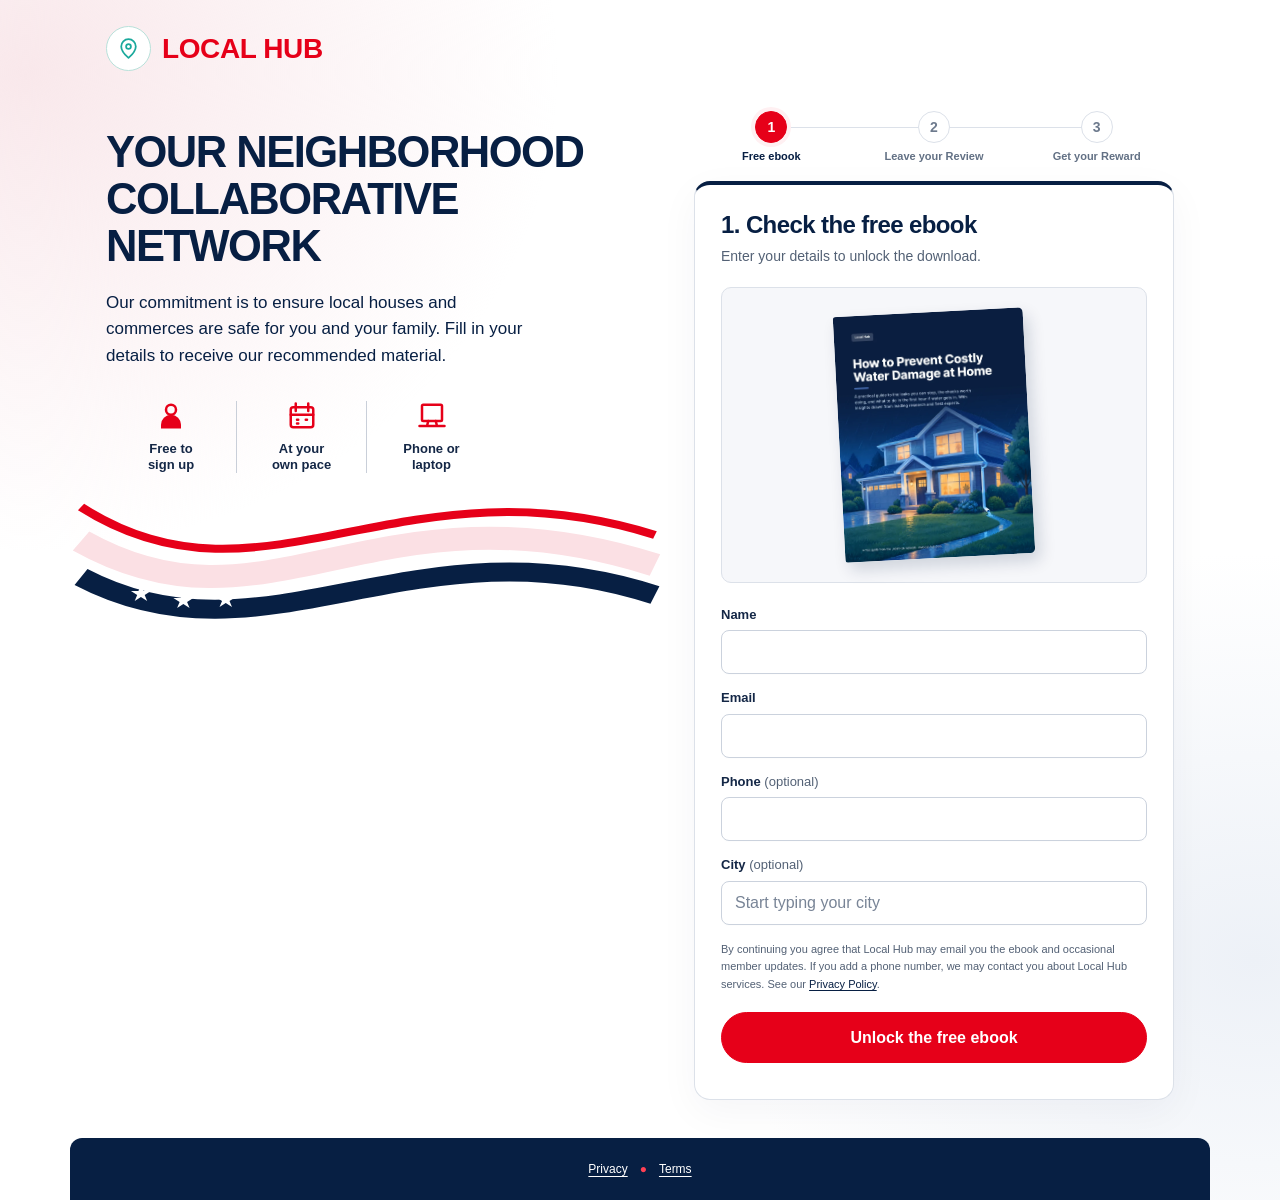
==== commit 626bc130: "Consolidate Local Hub into start and original-style review" ====
--- a/index.html
+++ b/index.html
@@ -1,9 +1 @@
-<!doctype html>
-<html lang="en"><head><meta charset="utf-8"><meta name="viewport" content="width=device-width,initial-scale=1"><meta name="robots" content="noindex"><title>Local Hub Customer Care</title>
-<script>
-const target = new URL('/customer-care/', location.origin);
-const current = new URL(location.href);
-const profile = current.searchParams.get('p') || current.searchParams.get('profile');
-if (profile && /^p_[a-z0-9]+$/.test(profile)) target.searchParams.set('p', profile);
-location.replace(target.href);
-</script></head><body><a href="/customer-care/">Continue to Local Hub Customer Care</a></body></html>
+<!doctype html><html lang="en"><head><meta charset="utf-8"><meta name="viewport" content="width=device-width,initial-scale=1"><meta name="robots" content="noindex"><title>Local Hub</title><script>const target=new URL('/start/',location.origin);const current=new URL(location.href);const profile=current.searchParams.get('p')||current.searchParams.get('profile');if(profile&&/^p_[a-z0-9]+$/.test(profile))target.searchParams.set('p',profile);location.replace(target.href);</script></head><body><a href="/start/">Continue to Local Hub</a></body></html>
